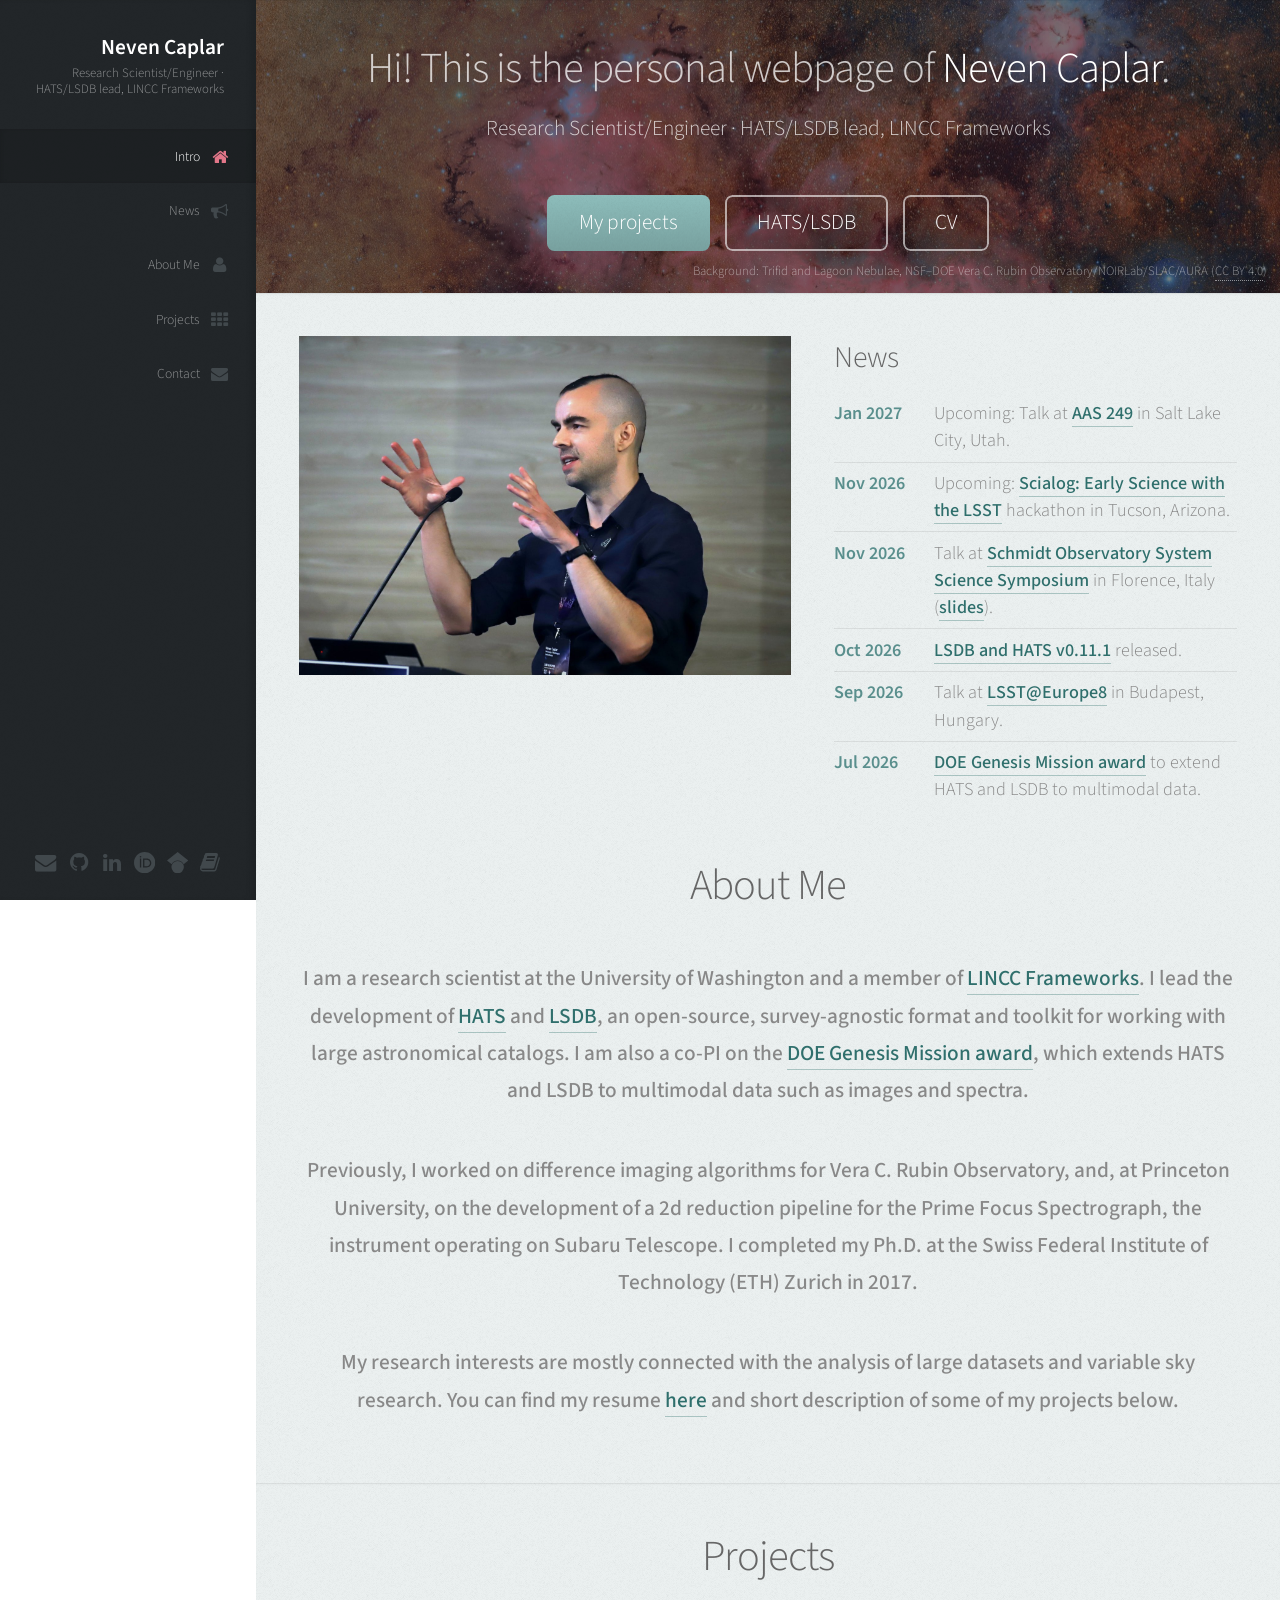
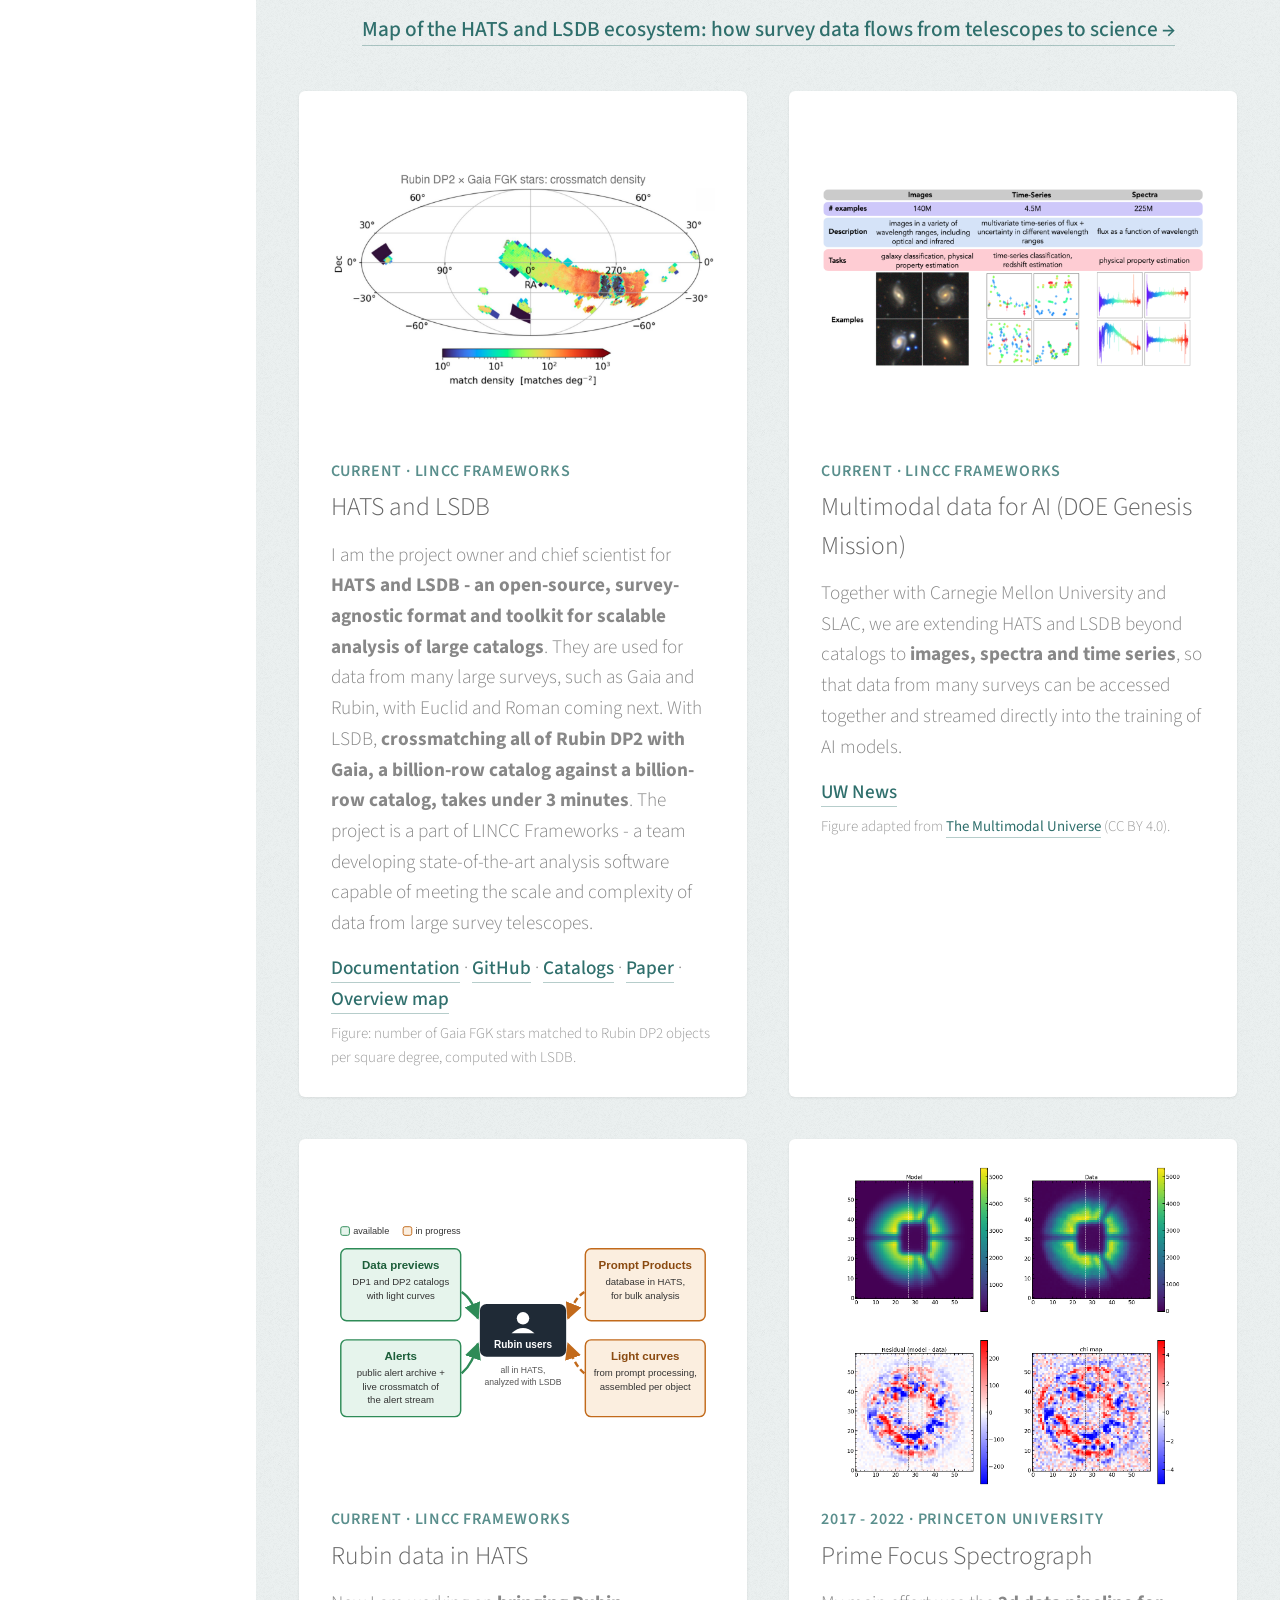
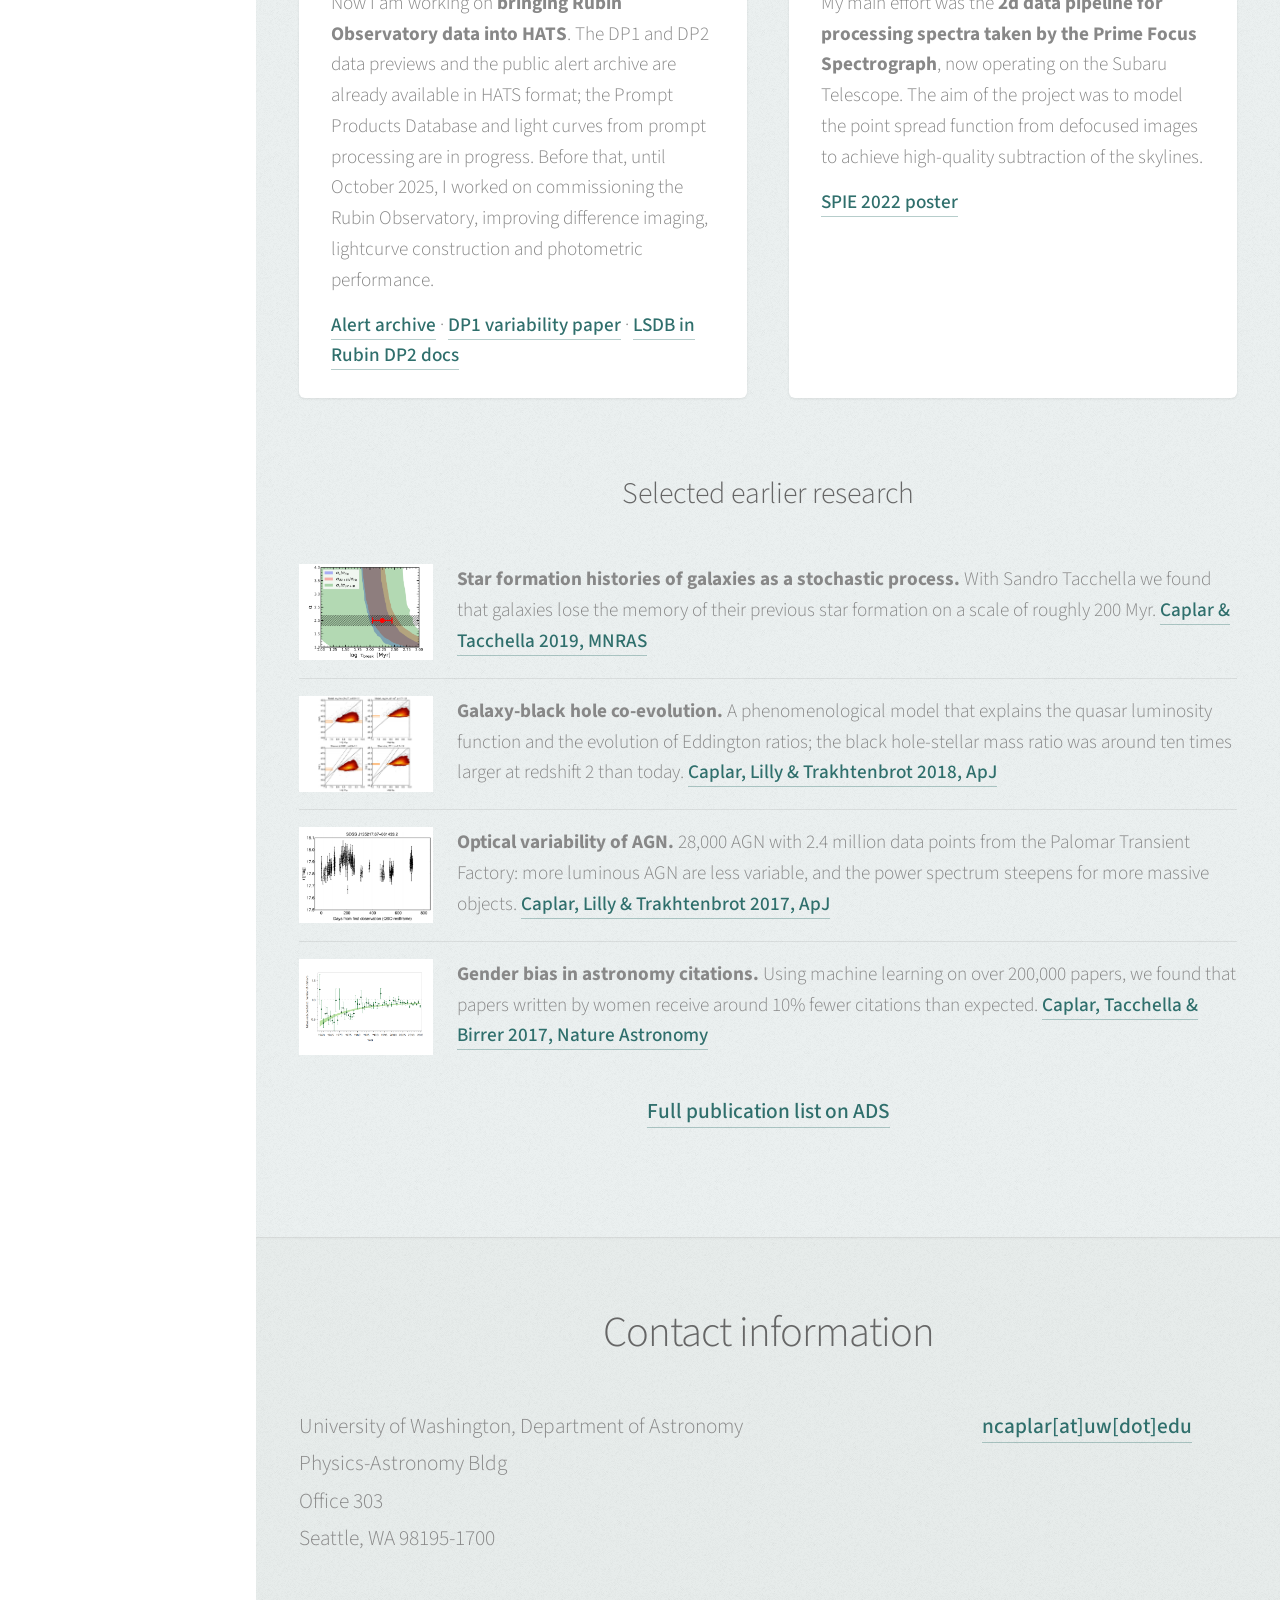
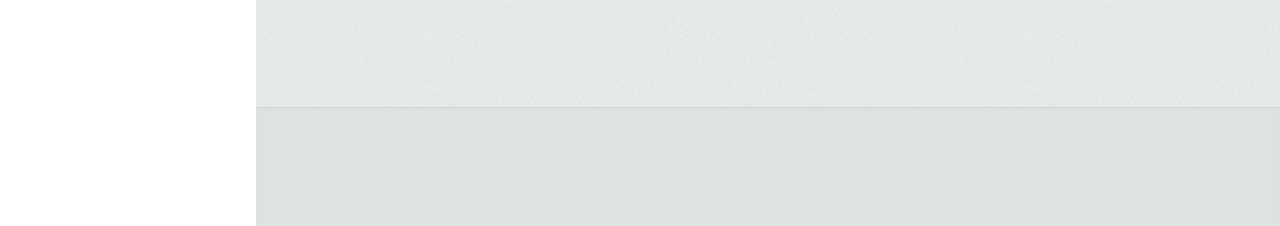
==== index.html @ c0d804c4 "Update news: Schmidt slides, add AAS 249" ====
<!DOCTYPE HTML>
<!--
	Neven Caplar homepage
-->
<html>
	<head>
		<title>Neven Caplar – HATS/LSDB lead, LINCC Frameworks</title>
		<meta charset="utf-8" />
		<meta name="viewport" content="width=device-width, initial-scale=1" />
		<link rel="canonical" href="https://ncaplar.com/" />
		<link rel="icon" href="/favicon.ico" sizes="any" />
		<link rel="icon" type="image/png" sizes="192x192" href="/favicon-192.png" />
		<link rel="apple-touch-icon" sizes="180x180" href="/apple-touch-icon.png" />
		<meta name="description" content="Neven Caplar - Research Scientist/Engineer, HATS/LSDB lead, LINCC Frameworks. Analysis of large astronomical datasets and variable sky research." />
		<meta property="og:type" content="website" />
		<meta property="og:url" content="https://ncaplar.com/" />
		<meta property="og:title" content="Neven Caplar – HATS/LSDB lead, LINCC Frameworks" />
		<meta property="og:description" content="Research Scientist/Engineer, HATS/LSDB lead, LINCC Frameworks. Analysis of large astronomical datasets and variable sky research." />
		<meta property="og:image" content="https://ncaplar.com/images/IMG_6533_crop.jpg" />
		<meta property="og:image:alt" content="Neven Caplar giving a talk" />
		<meta name="twitter:card" content="summary_large_image" />
		<!--[if lte IE 8]><script src="assets/js/ie/html5shiv.js"></script><![endif]-->
		<link rel="stylesheet" href="assets/css/main.css?v=20261027b" />
		<!--[if lte IE 8]><link rel="stylesheet" href="assets/css/ie8.css" /><![endif]-->
		<!--[if lte IE 9]><link rel="stylesheet" href="assets/css/ie9.css" /><![endif]-->
		<script type="application/ld+json">
		{
			"@context": "https://schema.org",
			"@type": "Person",
			"name": "Neven Caplar",
			"url": "https://ncaplar.com/",
			"image": "https://ncaplar.com/images/IMG_6533_crop.jpg",
			"jobTitle": "Research Scientist",
			"worksFor": {"@type": "Organization", "name": "University of Washington"},
			"alumniOf": ["ETH Zurich", "University of Zagreb"],
			"knowsAbout": ["large-scale data systems", "distributed computing", "Parquet and columnar data formats", "data pipelines for AI/ML", "Python", "Dask", "HATS", "LSDB", "astronomical catalogs", "time-domain astronomy"],
			"sameAs": [
				"https://orcid.org/0000-0003-3287-5250",
				"https://scholar.google.com/citations?user=KrPhRDoAAAAJ",
				"https://github.com/nevencaplar",
				"https://www.linkedin.com/in/neven-caplar-92714814/",
				"https://astro.washington.edu/people/neven-caplar",
				"https://lsstdiscoveryalliance.org/lsst-discovery-alliance-programs/lincc-frameworks/lincc-frameworks-team/neven-caplar/",
				"https://bsky.app/profile/nevencaplar.bsky.social"
			]
		}
		</script>
	</head>
	<body>

		<!-- Header -->
			<div id="header">

				<div class="top">

					<!-- Logo -->
						<div id="logo">
							<h1 id="title">Neven Caplar</h1>
							<p>Research Scientist/Engineer &middot; HATS/LSDB lead, LINCC Frameworks</p>
						</div>

					<!-- Nav -->
						<nav id="nav">
							<!--

								Prologue's nav expects links in one of two formats:

								1. Hash link (scrolls to a different section within the page)

								   <li><a href="#foobar" id="foobar-link" class="icon fa-whatever-icon-you-want skel-layers-ignoreHref"><span class="label">Foobar</span></a></li>

								2. Standard link (sends the user to another page/site)

								   <li><a href="http://foobar.tld" id="foobar-link" class="icon fa-whatever-icon-you-want"><span class="label">Foobar</span></a></li>

							-->
							<ul>
								<li><a href="#top" id="top-link" class="skel-layers-ignoreHref"><span class="icon fa-home">Intro</span></a></li>
								<li><a href="#news" id="news-link" class="skel-layers-ignoreHref"><span class="icon fa-bullhorn">News</span></a></li>
								<li><a href="#about" id="about-link" class="skel-layers-ignoreHref"><span class="icon fa-user">About Me</span></a></li>
								<li><a href="#work" id="portfolio-link" class="skel-layers-ignoreHref"><span class="icon fa-th">Projects</span></a></li>
								<li><a href="#contact" id="contact-link" class="skel-layers-ignoreHref"><span class="icon fa-envelope">Contact</span></a></li>
							</ul>
						</nav>

				</div>

				<div class="bottom">

					<!-- Social Icons -->
						<ul class="icons">
							<li><a href="mailto:ncaplar@uw.edu" class="icon fa-envelope"><span class="label">Email</span></a></li>
							<li><a href="https://github.com/nevencaplar" rel="me" class="icon fa-github"><span class="label">Github</span></a></li>
							<li>
								<a href="https://www.linkedin.com/in/neven-caplar-92714814/" rel="me" class="icon fa-linkedin">
								  <span class="label">LinkedIn</span>
								</a>
							  </li>
							<li><a href="https://orcid.org/0000-0003-3287-5250" rel="me" class="icon"><svg viewBox="0 0 24 24" aria-hidden="true"><path d="M12 0C5.372 0 0 5.372 0 12s5.372 12 12 12 12-5.372 12-12S18.628 0 12 0zM7.369 4.378c.525 0 .947.431.947.947s-.422.947-.947.947a.95.95 0 0 1-.947-.947c0-.525.422-.947.947-.947zm-.722 3.038h1.444v10.041H6.647V7.416zm3.562 0h3.9c3.712 0 5.344 2.653 5.344 5.025 0 2.578-2.016 5.025-5.325 5.025h-3.919V7.416zm1.444 1.303v7.444h2.297c3.272 0 4.022-2.484 4.022-3.722 0-2.016-1.284-3.722-4.097-3.722h-2.222z"/></svg><span class="label">ORCID</span></a></li>
							<li><a href="https://scholar.google.com/citations?user=KrPhRDoAAAAJ" rel="me" class="icon"><svg viewBox="0 0 24 24" aria-hidden="true"><path d="M5.242 13.769L0 9.5 12 0l12 9.5-5.242 4.269C17.548 11.249 14.978 9.5 12 9.5c-2.977 0-5.548 1.748-6.758 4.269zM12 10a7 7 0 1 0 0 14 7 7 0 0 0 0-14z"/></svg><span class="label">Google Scholar</span></a></li>
							<li><a href="https://ui.adsabs.harvard.edu/search/q=orcid%3A0000-0003-3287-5250&amp;sort=date%20desc" rel="me" class="icon fa-book" title="NASA ADS publications"><span class="label">NASA ADS</span></a></li>


						</ul>

				</div>

			</div>

		<!-- Main -->
			<div id="main">

				<!-- Intro -->
					<section id="top" class="one dark cover">
						<div class="container">
							<header>
								<h2 class="alt">Hi! This is the personal webpage of <strong>Neven Caplar</strong>.</h2>
								<p>Research Scientist/Engineer &middot; HATS/LSDB lead, LINCC Frameworks</p>
							</header>

							<footer>
								<a href="#work" class="button scrolly">My projects</a>
								<a href="https://lsdb.io" class="button alt">HATS/LSDB</a>
								<a href="https://github.com/nevencaplar/CV/blob/master/Caplar_Neven_Resume.pdf" class="button alt">CV</a>
							</footer>

						</div>
						<p class="credit">Background: Trifid and Lagoon Nebulae, NSF&ndash;DOE Vera C. Rubin Observatory/NOIRLab/SLAC/AURA (<a href="https://creativecommons.org/licenses/by/4.0/">CC BY 4.0</a>)</p>
					</section>

				<!-- About Me -->
					<section id="about" class="three">
						<div class="container">

							<div class="about-top">

								<div class="about-photo">
									<a href="images/IMG_6533.jpg" ><img src="images/IMG_6533_crop.jpg" alt="Neven Caplar giving a talk" title="" width="800" height="551" /></a>
								</div>

								<div id="news" class="about-news">
									<h3>News</h3>
									<ul class="news">
										<li><span class="date">Jan 2027</span> <span>Upcoming: Talk at <a href="https://aas.org/meetings/aas249">AAS 249</a> in Salt Lake City, Utah.</span></li>
										<li><span class="date">Nov 2026</span> <span>Upcoming: <a href="https://rescorp.org/scialog/early-science-with-the-lsst/">Scialog: Early Science with the LSST</a> hackathon in Tucson, Arizona.</span></li>
										<li><span class="date">Nov 2026</span> <span>Talk at <a href="https://symposium.schmidtobservatorysystem.org">Schmidt Observatory System Science Symposium</a> in Florence, Italy (<a href="https://docs.google.com/presentation/d/1FHbMe8E7iRxo8NkT5-S1q5gfnYqNaZt056po5r-64ic/edit?usp=sharing">slides</a>).</span></li>
										<li><span class="date">Oct 2026</span> <span><a href="https://github.com/astronomy-commons/lsdb/releases">LSDB and HATS v0.11.1</a> released.</span></li>
										<li><span class="date">Sep 2026</span> <span>Talk at <a href="https://lsst-europe8.hu/">LSST@Europe8</a> in Budapest, Hungary.</span></li>
										<li><span class="date">Jul 2026</span> <span><a href="https://www.washington.edu/news/2026/07/22/ai-cosmology-genesis-mission/">DOE Genesis Mission award</a> to extend HATS and LSDB to multimodal data.</span></li>
									</ul>
								</div>

							</div>

							<header>
								<h2>About Me</h2>
							</header>

		<p>
			<span style="font-weight:500">
			  I am a research scientist at the University of Washington and a member of
			  <a href="https://www.lsstcorporation.org/lincc" target="_blank">LINCC Frameworks</a>.
			  I lead the development of
			  <a href="https://github.com/astronomy-commons/hats" target="_blank">HATS</a> and
			  <a href="https://github.com/astronomy-commons/lsdb" target="_blank">LSDB</a>,
			  an open-source, survey-agnostic format and toolkit for working with large astronomical catalogs.
			  I am also a co-PI on the
			  <a href="https://www.washington.edu/news/2026/07/22/ai-cosmology-genesis-mission/" target="_blank">DOE Genesis Mission award</a>,
			  which extends HATS and LSDB to multimodal data such as images and spectra.
			</span>
		  </p>
							<p> <span style="font-weight:500"> Previously, I worked on difference imaging algorithms for Vera C. Rubin Observatory, and, at Princeton University, on the development of a 2d reduction pipeline for the Prime Focus Spectrograph,
								  the instrument operating on Subaru Telescope. I completed my Ph.D. at the Swiss Federal Institute of Technology (ETH) Zurich in 2017.</span></p>
							<p> <span style="font-weight:500"> My research interests are mostly connected with the analysis of large datasets and variable sky research. You can find my resume <a href="https://github.com/nevencaplar/CV/blob/master/Caplar_Neven_Resume.pdf">  here</a>  and short description of some of my projects below.</span></p>

						</div>
					</section>
					
				<!-- Work -->

					<section id="work" class="three">

						<div class="container">

							<header>
								<h2>Projects</h2>
							</header>

							<p class="overview-link"><a href="#overview">Map of the HATS and LSDB ecosystem: how survey data flows from telescopes to science &rarr;</a></p>


							<div class="cards">

								<div class="card">
									<a href="images/rubin_dp2_gaia_xmatch.png" class="card-image"><img src="images/rubin_dp2_gaia_xmatch.png" alt="Sky map of matches between Rubin DP2 and Gaia" title="Crossmatch of Rubin Data Preview 2 with Gaia, computed with LSDB" /></a>
									<p class="card-tag">Current &middot; LINCC Frameworks</p>
									<h3>HATS and LSDB</h3>
									<p>
										I am the project owner and chief scientist for <span style="font-weight:bold">HATS and LSDB - an open-source, survey-agnostic format and toolkit for scalable analysis of large catalogs</span>.
										They are used for data from many large surveys, such as Gaia and Rubin, with Euclid and Roman coming next.
										With LSDB, <span style="font-weight:bold">crossmatching all of Rubin DP2 with Gaia, a billion-row catalog against a billion-row catalog, takes under 3 minutes</span>.
										The project is a part of LINCC Frameworks - a team developing state-of-the-art analysis software capable of meeting the scale and complexity of data from large survey telescopes.
									</p>
									<p class="card-links">
										<a href="https://lsdb.io">Documentation</a> &middot;
										<a href="https://github.com/astronomy-commons/lsdb">GitHub</a> &middot;
										<a href="https://data.lsdb.io">Catalogs</a> &middot;
										<a href="https://ui.adsabs.harvard.edu/abs/2025arXiv250102103C">Paper</a> &middot;
										<a href="#overview">Overview map</a>
									</p>
									<p class="card-credit">Figure: number of Gaia FGK stars matched to Rubin DP2 objects per square degree, computed with LSDB.</p>
								</div>

								<div class="card">
									<a href="images/multimodal_universe.png" class="card-image"><img src="images/multimodal_universe.png" alt="Examples of astronomical images, time series and spectra" title="Images, time series and spectra in the Multimodal Universe dataset" /></a>
									<p class="card-tag">Current &middot; LINCC Frameworks</p>
									<h3>Multimodal data for AI (DOE Genesis Mission)</h3>
									<p>
										Together with Carnegie Mellon University and SLAC, we are extending HATS and LSDB beyond catalogs to
										<span style="font-weight:bold">images, spectra and time series</span>, so that data from many surveys can be accessed together and streamed directly into the training of AI models.
									</p>
									<p class="card-links">
										<a href="https://www.washington.edu/news/2026/07/22/ai-cosmology-genesis-mission/">UW News</a>
									</p>
									<p class="card-credit">Figure adapted from <a href="https://arxiv.org/abs/2412.02527">The Multimodal Universe</a> (CC BY 4.0).</p>
								</div>

								<div class="card">
									<a href="images/rubin_hats_diagram.svg" class="card-image"><img src="images/rubin_hats_diagram.svg" alt="Diagram of Rubin data products available in HATS and in progress" /></a>
									<p class="card-tag">Current &middot; LINCC Frameworks</p>
									<h3>Rubin data in HATS</h3>
									<p>
										Now I am working on <span style="font-weight:bold">bringing Rubin Observatory data into HATS</span>.
										The DP1 and DP2 data previews and the public alert archive are already available in HATS format; the Prompt Products Database and light curves from prompt processing are in progress.
										Before that, until October 2025, I worked on commissioning the Rubin Observatory, improving difference imaging, lightcurve construction and photometric performance.
									</p>
									<p class="card-links">
										<a href="https://data.lsdb.io/hats/rubin_alert_archive">Alert archive</a> &middot;
										<a href="https://ui.adsabs.harvard.edu/abs/2025arXiv250623955M">DP1 variability paper</a> &middot;
										<a href="https://dp2.lsst.io/tutorials/notebook/102/notebook-102-6.html">LSDB in Rubin DP2 docs</a>
									</p>
								</div>

								<div class="card">
									<a href="images/web3.png" class="card-image"><img src="images/web3.png" alt="Model, data and residuals from fitting defocused PFS images" title="Example of the result of the fitting of the defocused images. In top left we can see the model, and the data shown are shown the top right panel. In bottom left panel we see the residual, and in the bottom right panel we see the residuals normalized by sqrt(variance), i.e., the chi-map. Dashed line indicate the size of the fiber trace when image is in the focus." /></a>
									<p class="card-tag">2017 - 2022 &middot; Princeton University</p>
									<h3>Prime Focus Spectrograph</h3>
									<p>
										My main effort was the <span style="font-weight:bold">2d data pipeline for processing spectra taken by the Prime Focus Spectrograph</span>, now operating on the Subaru Telescope.
										The aim of the project was to model the point spread function from defocused images to achieve high-quality subtraction of the skylines.
									</p>
									<p class="card-links">
										<a href="images/2DPipeline_PSF_2022_Neven_Caplar_Montreal.pdf">SPIE 2022 poster</a>
									</p>
								</div>

							</div>

							<h3 class="research-heading">Selected earlier research</h3>

							<ul class="research">
								<li>
									<a href="images/comparison_observations.png"><img src="images/comparison_observations.png" alt="Width of the galaxy main sequence measured with different star-formation indicators" /></a>
									<div>
										<span style="font-weight:bold">Star formation histories of galaxies as a stochastic process.</span>
										With Sandro Tacchella we found that galaxies lose the memory of their previous star formation on a scale of roughly 200 Myr.
										<a href="https://ui.adsabs.harvard.edu/abs/2019MNRAS.487.3845C/abstract">Caplar &amp; Tacchella 2019, MNRAS</a>
									</div>
								</li>
								<li>
									<a href="images/web1.png"><img src="images/web1.png" alt="Mass-luminosity plane for AGN from the Sloan Digital Sky Survey" /></a>
									<div>
										<span style="font-weight:bold">Galaxy-black hole co-evolution.</span>
										A phenomenological model that explains the quasar luminosity function and the evolution of Eddington ratios; the black hole-stellar mass ratio was around ten times larger at redshift 2 than today.
										<a href="https://ui.adsabs.harvard.edu/abs/2018arXiv181004170C">Caplar, Lilly &amp; Trakhtenbrot 2018, ApJ</a>
									</div>
								</li>
								<li>
									<a href="images/web2.png"><img src="images/web2.png" alt="Light curve of an AGN from the Palomar Transient Factory" /></a>
									<div>
										<span style="font-weight:bold">Optical variability of AGN.</span>
										28,000 AGN with 2.4 million data points from the Palomar Transient Factory: more luminous AGN are less variable, and the power spectrum steepens for more massive objects.
										<a href="https://ui.adsabs.harvard.edu/abs/2017ApJ...834..111C">Caplar, Lilly &amp; Trakhtenbrot 2017, ApJ</a>
									</div>
								</li>
								<li>
									<a href="images/web5.png"><img src="images/web5.png" alt="Citations of papers by women relative to predicted citations" /></a>
									<div>
										<span style="font-weight:bold">Gender bias in astronomy citations.</span>
										Using machine learning on over 200,000 papers, we found that papers written by women receive around 10% fewer citations than expected.
										<a href="https://www.nature.com/articles/s41550-017-0141">Caplar, Tacchella &amp; Birrer 2017, Nature Astronomy</a>
									</div>
								</li>
							</ul>

							<p class="research-more"><a href="https://ui.adsabs.harvard.edu/search/q=author%3A%22Caplar%2C%20Neven%22&amp;sort=date%20desc">Full publication list on ADS</a></p>

						</div>
					</section>

				<!-- Contact -->

				<section id="contact" class="four">

						<div class="container">

							<header>
								<h2>Contact information</h2>
							</header>



						<table class="vertalign" style="width:100%">

						  <tr>

						    <td align="center"><p align="left">University of Washington, Department of Astronomy <br>

												Physics-Astronomy Bldg <br>

												Office 303<br>

												Seattle, WA 98195-1700<p></td>



						    <td align="center" valign="middle"><a href="mailto:ncaplar@uw.edu"> ncaplar[at]uw[dot]edu</a></td> 

						  </tr>

						</table>



					</div>

					</section>


			</div>

		<!-- Overview map panel -->
			<div id="overview" class="overlay">
				<div class="overlay-panel">
					<a href="#work" class="overlay-close" aria-label="Close">&times;</a>
					<h3>HATS and LSDB, from surveys to science</h3>
					<img src="images/hats_subway_map.png" alt="Map of how HATS and LSDB connect survey data sources, access points and science applications" />
					<p>Data sources on the left are imported into HATS; LSDB and data.lsdb.io provide access in the middle; science applications are on the right.</p>
				</div>
			</div>

		<!-- Footer -->
			<div id="footer">


			</div>

		<!-- Scripts -->
			<script src="assets/js/jquery.min.js"></script>
			<script src="assets/js/jquery.scrolly.min.js"></script>
			<script src="assets/js/jquery.scrollzer.min.js"></script>
			<script src="assets/js/skel.min.js"></script>
			<script src="assets/js/util.js"></script>
			<!--[if lte IE 8]><script src="assets/js/ie/respond.min.js"></script><![endif]-->
			<script src="assets/js/main.js"></script>
			<script data-goatcounter="https://ncaplar.goatcounter.com/count" async src="https://gc.zgo.at/count.js"></script>

	</body>
</html>
---- assets/css/main.css ----
@import url("font-awesome.min.css");
@import url("https://fonts.googleapis.com/css?family=Source+Sans+Pro:300,300italic,400,600");

/*
	Prologue by HTML5 UP
	html5up.net | @ajlkn
	Free for personal and commercial use under the CCA 3.0 license (html5up.net/license)
*/

/* Reset */

	html, body, div, span, applet, object, iframe, h1, h2, h3, h4, h5, h6, p, blockquote, pre, a, abbr, acronym, address, big, cite, code, del, dfn, em, img, ins, kbd, q, s, samp, small, strike, strong, sub, sup, tt, var, b, u, i, center, dl, dt, dd, ol, ul, li, fieldset, form, label, legend, table, caption, tbody, tfoot, thead, tr, th, td, article, aside, canvas, details, embed, figure, figcaption, footer, header, hgroup, menu, nav, output, ruby, section, summary, time, mark, audio, video {
		margin: 0;
		padding: 0;
		border: 0;
		font-size: 100%;
		font: inherit;
		vertical-align: baseline;
	}

	article, aside, details, figcaption, figure, footer, header, hgroup, menu, nav, section {
		display: block;
	}

	body {
		line-height: 1;
	}

	ol, ul {
		list-style: none;
	}

	blockquote, q {
		quotes: none;
	}

	blockquote:before, blockquote:after, q:before, q:after {
		content: '';
		content: none;
	}

	table {
		border-collapse: collapse;
		border-spacing: 0;
	}

	body {
		-webkit-text-size-adjust: none;
	}

/* Box Model */

	*, *:before, *:after {
		-moz-box-sizing: border-box;
		-webkit-box-sizing: border-box;
		box-sizing: border-box;
	}

/* Containers */

	.container {
		margin-left: auto;
		margin-right: auto;
	}

	.container.\31 25\25 {
		width: 100%;
		max-width: 1750px;
		min-width: 1400px;
	}

	.container.\37 5\25 {
		width: 1050px;
	}

	.container.\35 0\25 {
		width: 700px;
	}

	.container.\32 5\25 {
		width: 350px;
	}

	.container {
		width: 1400px;
	}

	@media screen and (min-width: 961px) and (max-width: 1880px) {

		.container.\31 25\25 {
			width: 100%;
			max-width: 1500px;
			min-width: 1200px;
		}

		.container.\37 5\25 {
			width: 900px;
		}

		.container.\35 0\25 {
			width: 600px;
		}

		.container.\32 5\25 {
			width: 300px;
		}

		.container {
			width: 1200px;
		}

	}

	@media screen and (min-width: 961px) and (max-width: 1620px) {

		.container.\31 25\25 {
			width: 100%;
			max-width: 1200px;
			min-width: 960px;
		}

		.container.\37 5\25 {
			width: 720px;
		}

		.container.\35 0\25 {
			width: 480px;
		}

		.container.\32 5\25 {
			width: 240px;
		}

		.container {
			width: 960px;
		}

	}

	@media screen and (min-width: 961px) and (max-width: 1320px) {

		.container.\31 25\25 {
			width: 100%;
			max-width: 125%;
			min-width: 100%;
		}

		.container.\37 5\25 {
			width: 75%;
		}

		.container.\35 0\25 {
			width: 50%;
		}

		.container.\32 5\25 {
			width: 25%;
		}

		.container {
			width: 100%;
		}

	}

	@media screen and (max-width: 960px) {

		.container.\31 25\25 {
			width: 100%;
			max-width: 125%;
			min-width: 100%;
		}

		.container.\37 5\25 {
			width: 75%;
		}

		.container.\35 0\25 {
			width: 50%;
		}

		.container.\32 5\25 {
			width: 25%;
		}

		.container {
			width: 100%;
		}

	}

	@media screen and (max-width: 736px) {

		.container.\31 25\25 {
			width: 100%;
			max-width: 125%;
			min-width: 100%;
		}

		.container.\37 5\25 {
			width: 75%;
		}

		.container.\35 0\25 {
			width: 50%;
		}

		.container.\32 5\25 {
			width: 25%;
		}

		.container {
			width: 100% !important;
		}

	}

/* Grid */

	.row {
		border-bottom: solid 1px transparent;
		-moz-box-sizing: border-box;
		-webkit-box-sizing: border-box;
		box-sizing: border-box;
	}

	.row > * {
		float: left;
		-moz-box-sizing: border-box;
		-webkit-box-sizing: border-box;
		box-sizing: border-box;
	}

	.row:after, .row:before {
		content: '';
		display: block;
		clear: both;
		height: 0;
	}

	.row.uniform > * > :first-child {
		margin-top: 0;
	}

	.row.uniform > * > :last-child {
		margin-bottom: 0;
	}

	.row.\30 \25 > * {
		padding: 0px 0 0 0px;
	}

	.row.\30 \25 {
		margin: 0px 0 -1px 0px;
	}

	.row.uniform.\30 \25 > * {
		padding: 0px 0 0 0px;
	}

	.row.uniform.\30 \25 {
		margin: 0px 0 -1px 0px;
	}

	.row > * {
		padding: 40px 0 0 40px;
	}

	.row {
		margin: -40px 0 -1px -40px;
	}

	.row.uniform > * {
		padding: 40px 0 0 40px;
	}

	.row.uniform {
		margin: -40px 0 -1px -40px;
	}

	.row.\32 00\25 > * {
		padding: 80px 0 0 80px;
	}

	.row.\32 00\25 {
		margin: -80px 0 -1px -80px;
	}

	.row.uniform.\32 00\25 > * {
		padding: 80px 0 0 80px;
	}

	.row.uniform.\32 00\25 {
		margin: -80px 0 -1px -80px;
	}

	.row.\31 50\25 > * {
		padding: 60px 0 0 60px;
	}

	.row.\31 50\25 {
		margin: -60px 0 -1px -60px;
	}

	.row.uniform.\31 50\25 > * {
		padding: 60px 0 0 60px;
	}

	.row.uniform.\31 50\25 {
		margin: -60px 0 -1px -60px;
	}

	.row.\35 0\25 > * {
		padding: 20px 0 0 20px;
	}

	.row.\35 0\25 {
		margin: -20px 0 -1px -20px;
	}

	.row.uniform.\35 0\25 > * {
		padding: 20px 0 0 20px;
	}

	.row.uniform.\35 0\25 {
		margin: -20px 0 -1px -20px;
	}

	.row.\32 5\25 > * {
		padding: 10px 0 0 10px;
	}

	.row.\32 5\25 {
		margin: -10px 0 -1px -10px;
	}

	.row.uniform.\32 5\25 > * {
		padding: 10px 0 0 10px;
	}

	.row.uniform.\32 5\25 {
		margin: -10px 0 -1px -10px;
	}

	.\31 2u, .\31 2u\24 {
		width: 100%;
		clear: none;
		margin-left: 0;
	}

	.\31 1u, .\31 1u\24 {
		width: 91.6666666667%;
		clear: none;
		margin-left: 0;
	}

	.\31 0u, .\31 0u\24 {
		width: 83.3333333333%;
		clear: none;
		margin-left: 0;
	}

	.\39 u, .\39 u\24 {
		width: 75%;
		clear: none;
		margin-left: 0;
	}

	.\38 u, .\38 u\24 {
		width: 66.6666666667%;
		clear: none;
		margin-left: 0;
	}

	.\37 u, .\37 u\24 {
		width: 58.3333333333%;
		clear: none;
		margin-left: 0;
	}

	.\36 u, .\36 u\24 {
		width: 50%;
		clear: none;
		margin-left: 0;
	}

	.\35 u, .\35 u\24 {
		width: 41.6666666667%;
		clear: none;
		margin-left: 0;
	}

	.\34 u, .\34 u\24 {
		width: 33.3333333333%;
		clear: none;
		margin-left: 0;
	}

	.\33 u, .\33 u\24 {
		width: 25%;
		clear: none;
		margin-left: 0;
	}

	.\32 u, .\32 u\24 {
		width: 16.6666666667%;
		clear: none;
		margin-left: 0;
	}

	.\31 u, .\31 u\24 {
		width: 8.3333333333%;
		clear: none;
		margin-left: 0;
	}

	.\31 2u\24 + *,
	.\31 1u\24 + *,
	.\31 0u\24 + *,
	.\39 u\24 + *,
	.\38 u\24 + *,
	.\37 u\24 + *,
	.\36 u\24 + *,
	.\35 u\24 + *,
	.\34 u\24 + *,
	.\33 u\24 + *,
	.\32 u\24 + *,
	.\31 u\24 + * {
		clear: left;
	}

	.\-11u {
		margin-left: 91.66667%;
	}

	.\-10u {
		margin-left: 83.33333%;
	}

	.\-9u {
		margin-left: 75%;
	}

	.\-8u {
		margin-left: 66.66667%;
	}

	.\-7u {
		margin-left: 58.33333%;
	}

	.\-6u {
		margin-left: 50%;
	}

	.\-5u {
		margin-left: 41.66667%;
	}

	.\-4u {
		margin-left: 33.33333%;
	}

	.\-3u {
		margin-left: 25%;
	}

	.\-2u {
		margin-left: 16.66667%;
	}

	.\-1u {
		margin-left: 8.33333%;
	}

	@media screen and (min-width: 961px) and (max-width: 1880px) {

		.row > * {
			padding: 40px 0 0 40px;
		}

		.row {
			margin: -40px 0 -1px -40px;
		}

		.row.uniform > * {
			padding: 40px 0 0 40px;
		}

		.row.uniform {
			margin: -40px 0 -1px -40px;
		}

		.row.\32 00\25 > * {
			padding: 80px 0 0 80px;
		}

		.row.\32 00\25 {
			margin: -80px 0 -1px -80px;
		}

		.row.uniform.\32 00\25 > * {
			padding: 80px 0 0 80px;
		}

		.row.uniform.\32 00\25 {
			margin: -80px 0 -1px -80px;
		}

		.row.\31 50\25 > * {
			padding: 60px 0 0 60px;
		}

		.row.\31 50\25 {
			margin: -60px 0 -1px -60px;
		}

		.row.uniform.\31 50\25 > * {
			padding: 60px 0 0 60px;
		}

		.row.uniform.\31 50\25 {
			margin: -60px 0 -1px -60px;
		}

		.row.\35 0\25 > * {
			padding: 20px 0 0 20px;
		}

		.row.\35 0\25 {
			margin: -20px 0 -1px -20px;
		}

		.row.uniform.\35 0\25 > * {
			padding: 20px 0 0 20px;
		}

		.row.uniform.\35 0\25 {
			margin: -20px 0 -1px -20px;
		}

		.row.\32 5\25 > * {
			padding: 10px 0 0 10px;
		}

		.row.\32 5\25 {
			margin: -10px 0 -1px -10px;
		}

		.row.uniform.\32 5\25 > * {
			padding: 10px 0 0 10px;
		}

		.row.uniform.\32 5\25 {
			margin: -10px 0 -1px -10px;
		}

		.\31 2u\28wide\29, .\31 2u\24\28wide\29 {
			width: 100%;
			clear: none;
			margin-left: 0;
		}

		.\31 1u\28wide\29, .\31 1u\24\28wide\29 {
			width: 91.6666666667%;
			clear: none;
			margin-left: 0;
		}

		.\31 0u\28wide\29, .\31 0u\24\28wide\29 {
			width: 83.3333333333%;
			clear: none;
			margin-left: 0;
		}

		.\39 u\28wide\29, .\39 u\24\28wide\29 {
			width: 75%;
			clear: none;
			margin-left: 0;
		}

		.\38 u\28wide\29, .\38 u\24\28wide\29 {
			width: 66.6666666667%;
			clear: none;
			margin-left: 0;
		}

		.\37 u\28wide\29, .\37 u\24\28wide\29 {
			width: 58.3333333333%;
			clear: none;
			margin-left: 0;
		}

		.\36 u\28wide\29, .\36 u\24\28wide\29 {
			width: 50%;
			clear: none;
			margin-left: 0;
		}

		.\35 u\28wide\29, .\35 u\24\28wide\29 {
			width: 41.6666666667%;
			clear: none;
			margin-left: 0;
		}

		.\34 u\28wide\29, .\34 u\24\28wide\29 {
			width: 33.3333333333%;
			clear: none;
			margin-left: 0;
		}

		.\33 u\28wide\29, .\33 u\24\28wide\29 {
			width: 25%;
			clear: none;
			margin-left: 0;
		}

		.\32 u\28wide\29, .\32 u\24\28wide\29 {
			width: 16.6666666667%;
			clear: none;
			margin-left: 0;
		}

		.\31 u\28wide\29, .\31 u\24\28wide\29 {
			width: 8.3333333333%;
			clear: none;
			margin-left: 0;
		}

		.\31 2u\24\28wide\29 + *,
		.\31 1u\24\28wide\29 + *,
		.\31 0u\24\28wide\29 + *,
		.\39 u\24\28wide\29 + *,
		.\38 u\24\28wide\29 + *,
		.\37 u\24\28wide\29 + *,
		.\36 u\24\28wide\29 + *,
		.\35 u\24\28wide\29 + *,
		.\34 u\24\28wide\29 + *,
		.\33 u\24\28wide\29 + *,
		.\32 u\24\28wide\29 + *,
		.\31 u\24\28wide\29 + * {
			clear: left;
		}

		.\-11u\28wide\29 {
			margin-left: 91.66667%;
		}

		.\-10u\28wide\29 {
			margin-left: 83.33333%;
		}

		.\-9u\28wide\29 {
			margin-left: 75%;
		}

		.\-8u\28wide\29 {
			margin-left: 66.66667%;
		}

		.\-7u\28wide\29 {
			margin-left: 58.33333%;
		}

		.\-6u\28wide\29 {
			margin-left: 50%;
		}

		.\-5u\28wide\29 {
			margin-left: 41.66667%;
		}

		.\-4u\28wide\29 {
			margin-left: 33.33333%;
		}

		.\-3u\28wide\29 {
			margin-left: 25%;
		}

		.\-2u\28wide\29 {
			margin-left: 16.66667%;
		}

		.\-1u\28wide\29 {
			margin-left: 8.33333%;
		}

	}

	@media screen and (min-width: 961px) and (max-width: 1620px) {

		.row > * {
			padding: 40px 0 0 40px;
		}

		.row {
			margin: -40px 0 -1px -40px;
		}

		.row.uniform > * {
			padding: 40px 0 0 40px;
		}

		.row.uniform {
			margin: -40px 0 -1px -40px;
		}

		.row.\32 00\25 > * {
			padding: 80px 0 0 80px;
		}

		.row.\32 00\25 {
			margin: -80px 0 -1px -80px;
		}

		.row.uniform.\32 00\25 > * {
			padding: 80px 0 0 80px;
		}

		.row.uniform.\32 00\25 {
			margin: -80px 0 -1px -80px;
		}

		.row.\31 50\25 > * {
			padding: 60px 0 0 60px;
		}

		.row.\31 50\25 {
			margin: -60px 0 -1px -60px;
		}

		.row.uniform.\31 50\25 > * {
			padding: 60px 0 0 60px;
		}

		.row.uniform.\31 50\25 {
			margin: -60px 0 -1px -60px;
		}

		.row.\35 0\25 > * {
			padding: 20px 0 0 20px;
		}

		.row.\35 0\25 {
			margin: -20px 0 -1px -20px;
		}

		.row.uniform.\35 0\25 > * {
			padding: 20px 0 0 20px;
		}

		.row.uniform.\35 0\25 {
			margin: -20px 0 -1px -20px;
		}

		.row.\32 5\25 > * {
			padding: 10px 0 0 10px;
		}

		.row.\32 5\25 {
			margin: -10px 0 -1px -10px;
		}

		.row.uniform.\32 5\25 > * {
			padding: 10px 0 0 10px;
		}

		.row.uniform.\32 5\25 {
			margin: -10px 0 -1px -10px;
		}

		.\31 2u\28normal\29, .\31 2u\24\28normal\29 {
			width: 100%;
			clear: none;
			margin-left: 0;
		}

		.\31 1u\28normal\29, .\31 1u\24\28normal\29 {
			width: 91.6666666667%;
			clear: none;
			margin-left: 0;
		}

		.\31 0u\28normal\29, .\31 0u\24\28normal\29 {
			width: 83.3333333333%;
			clear: none;
			margin-left: 0;
		}

		.\39 u\28normal\29, .\39 u\24\28normal\29 {
			width: 75%;
			clear: none;
			margin-left: 0;
		}

		.\38 u\28normal\29, .\38 u\24\28normal\29 {
			width: 66.6666666667%;
			clear: none;
			margin-left: 0;
		}

		.\37 u\28normal\29, .\37 u\24\28normal\29 {
			width: 58.3333333333%;
			clear: none;
			margin-left: 0;
		}

		.\36 u\28normal\29, .\36 u\24\28normal\29 {
			width: 50%;
			clear: none;
			margin-left: 0;
		}

		.\35 u\28normal\29, .\35 u\24\28normal\29 {
			width: 41.6666666667%;
			clear: none;
			margin-left: 0;
		}

		.\34 u\28normal\29, .\34 u\24\28normal\29 {
			width: 33.3333333333%;
			clear: none;
			margin-left: 0;
		}

		.\33 u\28normal\29, .\33 u\24\28normal\29 {
			width: 25%;
			clear: none;
			margin-left: 0;
		}

		.\32 u\28normal\29, .\32 u\24\28normal\29 {
			width: 16.6666666667%;
			clear: none;
			margin-left: 0;
		}

		.\31 u\28normal\29, .\31 u\24\28normal\29 {
			width: 8.3333333333%;
			clear: none;
			margin-left: 0;
		}

		.\31 2u\24\28normal\29 + *,
		.\31 1u\24\28normal\29 + *,
		.\31 0u\24\28normal\29 + *,
		.\39 u\24\28normal\29 + *,
		.\38 u\24\28normal\29 + *,
		.\37 u\24\28normal\29 + *,
		.\36 u\24\28normal\29 + *,
		.\35 u\24\28normal\29 + *,
		.\34 u\24\28normal\29 + *,
		.\33 u\24\28normal\29 + *,
		.\32 u\24\28normal\29 + *,
		.\31 u\24\28normal\29 + * {
			clear: left;
		}

		.\-11u\28normal\29 {
			margin-left: 91.66667%;
		}

		.\-10u\28normal\29 {
			margin-left: 83.33333%;
		}

		.\-9u\28normal\29 {
			margin-left: 75%;
		}

		.\-8u\28normal\29 {
			margin-left: 66.66667%;
		}

		.\-7u\28normal\29 {
			margin-left: 58.33333%;
		}

		.\-6u\28normal\29 {
			margin-left: 50%;
		}

		.\-5u\28normal\29 {
			margin-left: 41.66667%;
		}

		.\-4u\28normal\29 {
			margin-left: 33.33333%;
		}

		.\-3u\28normal\29 {
			margin-left: 25%;
		}

		.\-2u\28normal\29 {
			margin-left: 16.66667%;
		}

		.\-1u\28normal\29 {
			margin-left: 8.33333%;
		}

	}

	@media screen and (min-width: 961px) and (max-width: 1320px) {

		.row > * {
			padding: 20px 0 0 20px;
		}

		.row {
			margin: -20px 0 -1px -20px;
		}

		.row.uniform > * {
			padding: 20px 0 0 20px;
		}

		.row.uniform {
			margin: -20px 0 -1px -20px;
		}

		.row.\32 00\25 > * {
			padding: 40px 0 0 40px;
		}

		.row.\32 00\25 {
			margin: -40px 0 -1px -40px;
		}

		.row.uniform.\32 00\25 > * {
			padding: 40px 0 0 40px;
		}

		.row.uniform.\32 00\25 {
			margin: -40px 0 -1px -40px;
		}

		.row.\31 50\25 > * {
			padding: 30px 0 0 30px;
		}

		.row.\31 50\25 {
			margin: -30px 0 -1px -30px;
		}

		.row.uniform.\31 50\25 > * {
			padding: 30px 0 0 30px;
		}

		.row.uniform.\31 50\25 {
			margin: -30px 0 -1px -30px;
		}

		.row.\35 0\25 > * {
			padding: 10px 0 0 10px;
		}

		.row.\35 0\25 {
			margin: -10px 0 -1px -10px;
		}

		.row.uniform.\35 0\25 > * {
			padding: 10px 0 0 10px;
		}

		.row.uniform.\35 0\25 {
			margin: -10px 0 -1px -10px;
		}

		.row.\32 5\25 > * {
			padding: 5px 0 0 5px;
		}

		.row.\32 5\25 {
			margin: -5px 0 -1px -5px;
		}

		.row.uniform.\32 5\25 > * {
			padding: 5px 0 0 5px;
		}

		.row.uniform.\32 5\25 {
			margin: -5px 0 -1px -5px;
		}

		.\31 2u\28narrow\29, .\31 2u\24\28narrow\29 {
			width: 100%;
			clear: none;
			margin-left: 0;
		}

		.\31 1u\28narrow\29, .\31 1u\24\28narrow\29 {
			width: 91.6666666667%;
			clear: none;
			margin-left: 0;
		}

		.\31 0u\28narrow\29, .\31 0u\24\28narrow\29 {
			width: 83.3333333333%;
			clear: none;
			margin-left: 0;
		}

		.\39 u\28narrow\29, .\39 u\24\28narrow\29 {
			width: 75%;
			clear: none;
			margin-left: 0;
		}

		.\38 u\28narrow\29, .\38 u\24\28narrow\29 {
			width: 66.6666666667%;
			clear: none;
			margin-left: 0;
		}

		.\37 u\28narrow\29, .\37 u\24\28narrow\29 {
			width: 58.3333333333%;
			clear: none;
			margin-left: 0;
		}

		.\36 u\28narrow\29, .\36 u\24\28narrow\29 {
			width: 50%;
			clear: none;
			margin-left: 0;
		}

		.\35 u\28narrow\29, .\35 u\24\28narrow\29 {
			width: 41.6666666667%;
			clear: none;
			margin-left: 0;
		}

		.\34 u\28narrow\29, .\34 u\24\28narrow\29 {
			width: 33.3333333333%;
			clear: none;
			margin-left: 0;
		}

		.\33 u\28narrow\29, .\33 u\24\28narrow\29 {
			width: 25%;
			clear: none;
			margin-left: 0;
		}

		.\32 u\28narrow\29, .\32 u\24\28narrow\29 {
			width: 16.6666666667%;
			clear: none;
			margin-left: 0;
		}

		.\31 u\28narrow\29, .\31 u\24\28narrow\29 {
			width: 8.3333333333%;
			clear: none;
			margin-left: 0;
		}

		.\31 2u\24\28narrow\29 + *,
		.\31 1u\24\28narrow\29 + *,
		.\31 0u\24\28narrow\29 + *,
		.\39 u\24\28narrow\29 + *,
		.\38 u\24\28narrow\29 + *,
		.\37 u\24\28narrow\29 + *,
		.\36 u\24\28narrow\29 + *,
		.\35 u\24\28narrow\29 + *,
		.\34 u\24\28narrow\29 + *,
		.\33 u\24\28narrow\29 + *,
		.\32 u\24\28narrow\29 + *,
		.\31 u\24\28narrow\29 + * {
			clear: left;
		}

		.\-11u\28narrow\29 {
			margin-left: 91.66667%;
		}

		.\-10u\28narrow\29 {
			margin-left: 83.33333%;
		}

		.\-9u\28narrow\29 {
			margin-left: 75%;
		}

		.\-8u\28narrow\29 {
			margin-left: 66.66667%;
		}

		.\-7u\28narrow\29 {
			margin-left: 58.33333%;
		}

		.\-6u\28narrow\29 {
			margin-left: 50%;
		}

		.\-5u\28narrow\29 {
			margin-left: 41.66667%;
		}

		.\-4u\28narrow\29 {
			margin-left: 33.33333%;
		}

		.\-3u\28narrow\29 {
			margin-left: 25%;
		}

		.\-2u\28narrow\29 {
			margin-left: 16.66667%;
		}

		.\-1u\28narrow\29 {
			margin-left: 8.33333%;
		}

	}

	@media screen and (max-width: 960px) {

		.row > * {
			padding: 20px 0 0 20px;
		}

		.row {
			margin: -20px 0 -1px -20px;
		}

		.row.uniform > * {
			padding: 20px 0 0 20px;
		}

		.row.uniform {
			margin: -20px 0 -1px -20px;
		}

		.row.\32 00\25 > * {
			padding: 40px 0 0 40px;
		}

		.row.\32 00\25 {
			margin: -40px 0 -1px -40px;
		}

		.row.uniform.\32 00\25 > * {
			padding: 40px 0 0 40px;
		}

		.row.uniform.\32 00\25 {
			margin: -40px 0 -1px -40px;
		}

		.row.\31 50\25 > * {
			padding: 30px 0 0 30px;
		}

		.row.\31 50\25 {
			margin: -30px 0 -1px -30px;
		}

		.row.uniform.\31 50\25 > * {
			padding: 30px 0 0 30px;
		}

		.row.uniform.\31 50\25 {
			margin: -30px 0 -1px -30px;
		}

		.row.\35 0\25 > * {
			padding: 10px 0 0 10px;
		}

		.row.\35 0\25 {
			margin: -10px 0 -1px -10px;
		}

		.row.uniform.\35 0\25 > * {
			padding: 10px 0 0 10px;
		}

		.row.uniform.\35 0\25 {
			margin: -10px 0 -1px -10px;
		}

		.row.\32 5\25 > * {
			padding: 5px 0 0 5px;
		}

		.row.\32 5\25 {
			margin: -5px 0 -1px -5px;
		}

		.row.uniform.\32 5\25 > * {
			padding: 5px 0 0 5px;
		}

		.row.uniform.\32 5\25 {
			margin: -5px 0 -1px -5px;
		}

		.\31 2u\28narrower\29, .\31 2u\24\28narrower\29 {
			width: 100%;
			clear: none;
			margin-left: 0;
		}

		.\31 1u\28narrower\29, .\31 1u\24\28narrower\29 {
			width: 91.6666666667%;
			clear: none;
			margin-left: 0;
		}

		.\31 0u\28narrower\29, .\31 0u\24\28narrower\29 {
			width: 83.3333333333%;
			clear: none;
			margin-left: 0;
		}

		.\39 u\28narrower\29, .\39 u\24\28narrower\29 {
			width: 75%;
			clear: none;
			margin-left: 0;
		}

		.\38 u\28narrower\29, .\38 u\24\28narrower\29 {
			width: 66.6666666667%;
			clear: none;
			margin-left: 0;
		}

		.\37 u\28narrower\29, .\37 u\24\28narrower\29 {
			width: 58.3333333333%;
			clear: none;
			margin-left: 0;
		}

		.\36 u\28narrower\29, .\36 u\24\28narrower\29 {
			width: 50%;
			clear: none;
			margin-left: 0;
		}

		.\35 u\28narrower\29, .\35 u\24\28narrower\29 {
			width: 41.6666666667%;
			clear: none;
			margin-left: 0;
		}

		.\34 u\28narrower\29, .\34 u\24\28narrower\29 {
			width: 33.3333333333%;
			clear: none;
			margin-left: 0;
		}

		.\33 u\28narrower\29, .\33 u\24\28narrower\29 {
			width: 25%;
			clear: none;
			margin-left: 0;
		}

		.\32 u\28narrower\29, .\32 u\24\28narrower\29 {
			width: 16.6666666667%;
			clear: none;
			margin-left: 0;
		}

		.\31 u\28narrower\29, .\31 u\24\28narrower\29 {
			width: 8.3333333333%;
			clear: none;
			margin-left: 0;
		}

		.\31 2u\24\28narrower\29 + *,
		.\31 1u\24\28narrower\29 + *,
		.\31 0u\24\28narrower\29 + *,
		.\39 u\24\28narrower\29 + *,
		.\38 u\24\28narrower\29 + *,
		.\37 u\24\28narrower\29 + *,
		.\36 u\24\28narrower\29 + *,
		.\35 u\24\28narrower\29 + *,
		.\34 u\24\28narrower\29 + *,
		.\33 u\24\28narrower\29 + *,
		.\32 u\24\28narrower\29 + *,
		.\31 u\24\28narrower\29 + * {
			clear: left;
		}

		.\-11u\28narrower\29 {
			margin-left: 91.66667%;
		}

		.\-10u\28narrower\29 {
			margin-left: 83.33333%;
		}

		.\-9u\28narrower\29 {
			margin-left: 75%;
		}

		.\-8u\28narrower\29 {
			margin-left: 66.66667%;
		}

		.\-7u\28narrower\29 {
			margin-left: 58.33333%;
		}

		.\-6u\28narrower\29 {
			margin-left: 50%;
		}

		.\-5u\28narrower\29 {
			margin-left: 41.66667%;
		}

		.\-4u\28narrower\29 {
			margin-left: 33.33333%;
		}

		.\-3u\28narrower\29 {
			margin-left: 25%;
		}

		.\-2u\28narrower\29 {
			margin-left: 16.66667%;
		}

		.\-1u\28narrower\29 {
			margin-left: 8.33333%;
		}

	}

	@media screen and (max-width: 736px) {

		.row > * {
			padding: 20px 0 0 20px;
		}

		.row {
			margin: -20px 0 -1px -20px;
		}

		.row.uniform > * {
			padding: 20px 0 0 20px;
		}

		.row.uniform {
			margin: -20px 0 -1px -20px;
		}

		.row.\32 00\25 > * {
			padding: 40px 0 0 40px;
		}

		.row.\32 00\25 {
			margin: -40px 0 -1px -40px;
		}

		.row.uniform.\32 00\25 > * {
			padding: 40px 0 0 40px;
		}

		.row.uniform.\32 00\25 {
			margin: -40px 0 -1px -40px;
		}

		.row.\31 50\25 > * {
			padding: 30px 0 0 30px;
		}

		.row.\31 50\25 {
			margin: -30px 0 -1px -30px;
		}

		.row.uniform.\31 50\25 > * {
			padding: 30px 0 0 30px;
		}

		.row.uniform.\31 50\25 {
			margin: -30px 0 -1px -30px;
		}

		.row.\35 0\25 > * {
			padding: 10px 0 0 10px;
		}

		.row.\35 0\25 {
			margin: -10px 0 -1px -10px;
		}

		.row.uniform.\35 0\25 > * {
			padding: 10px 0 0 10px;
		}

		.row.uniform.\35 0\25 {
			margin: -10px 0 -1px -10px;
		}

		.row.\32 5\25 > * {
			padding: 5px 0 0 5px;
		}

		.row.\32 5\25 {
			margin: -5px 0 -1px -5px;
		}

		.row.uniform.\32 5\25 > * {
			padding: 5px 0 0 5px;
		}

		.row.uniform.\32 5\25 {
			margin: -5px 0 -1px -5px;
		}

		.\31 2u\28mobile\29, .\31 2u\24\28mobile\29 {
			width: 100%;
			clear: none;
			margin-left: 0;
		}

		.\31 1u\28mobile\29, .\31 1u\24\28mobile\29 {
			width: 91.6666666667%;
			clear: none;
			margin-left: 0;
		}

		.\31 0u\28mobile\29, .\31 0u\24\28mobile\29 {
			width: 83.3333333333%;
			clear: none;
			margin-left: 0;
		}

		.\39 u\28mobile\29, .\39 u\24\28mobile\29 {
			width: 75%;
			clear: none;
			margin-left: 0;
		}

		.\38 u\28mobile\29, .\38 u\24\28mobile\29 {
			width: 66.6666666667%;
			clear: none;
			margin-left: 0;
		}

		.\37 u\28mobile\29, .\37 u\24\28mobile\29 {
			width: 58.3333333333%;
			clear: none;
			margin-left: 0;
		}

		.\36 u\28mobile\29, .\36 u\24\28mobile\29 {
			width: 50%;
			clear: none;
			margin-left: 0;
		}

		.\35 u\28mobile\29, .\35 u\24\28mobile\29 {
			width: 41.6666666667%;
			clear: none;
			margin-left: 0;
		}

		.\34 u\28mobile\29, .\34 u\24\28mobile\29 {
			width: 33.3333333333%;
			clear: none;
			margin-left: 0;
		}

		.\33 u\28mobile\29, .\33 u\24\28mobile\29 {
			width: 25%;
			clear: none;
			margin-left: 0;
		}

		.\32 u\28mobile\29, .\32 u\24\28mobile\29 {
			width: 16.6666666667%;
			clear: none;
			margin-left: 0;
		}

		.\31 u\28mobile\29, .\31 u\24\28mobile\29 {
			width: 8.3333333333%;
			clear: none;
			margin-left: 0;
		}

		.\31 2u\24\28mobile\29 + *,
		.\31 1u\24\28mobile\29 + *,
		.\31 0u\24\28mobile\29 + *,
		.\39 u\24\28mobile\29 + *,
		.\38 u\24\28mobile\29 + *,
		.\37 u\24\28mobile\29 + *,
		.\36 u\24\28mobile\29 + *,
		.\35 u\24\28mobile\29 + *,
		.\34 u\24\28mobile\29 + *,
		.\33 u\24\28mobile\29 + *,
		.\32 u\24\28mobile\29 + *,
		.\31 u\24\28mobile\29 + * {
			clear: left;
		}

		.\-11u\28mobile\29 {
			margin-left: 91.66667%;
		}

		.\-10u\28mobile\29 {
			margin-left: 83.33333%;
		}

		.\-9u\28mobile\29 {
			margin-left: 75%;
		}

		.\-8u\28mobile\29 {
			margin-left: 66.66667%;
		}

		.\-7u\28mobile\29 {
			margin-left: 58.33333%;
		}

		.\-6u\28mobile\29 {
			margin-left: 50%;
		}

		.\-5u\28mobile\29 {
			margin-left: 41.66667%;
		}

		.\-4u\28mobile\29 {
			margin-left: 33.33333%;
		}

		.\-3u\28mobile\29 {
			margin-left: 25%;
		}

		.\-2u\28mobile\29 {
			margin-left: 16.66667%;
		}

		.\-1u\28mobile\29 {
			margin-left: 8.33333%;
		}

	}

/* Basic */

	body {
		background: #fff;
		font-family: 'Source Sans Pro', sans-serif;
		font-size: 19pt;
		font-weight: 300;
		line-height: 1.75em;
		color: #888;
	}

		body.is-loading * {
			-moz-transition: none !important;
			-webkit-transition: none !important;
			-ms-transition: none !important;
			transition: none !important;
			-moz-animation: none !important;
			-webkit-animation: none !important;
			-ms-animation: none !important;
			animation: none !important;
		}

	input, textarea, select {
		font-family: 'Source Sans Pro', sans-serif;
		font-size: 19pt;
		font-weight: 300;
		line-height: 1.75em;
		color: #888;
	}

	h1, h2, h3, h4, h5, h6 {
		font-weight: 300;
		color: #666;
		line-height: 1.5em;
	}

	h1 a, h2 a, h3 a, h4 a, h5 a, h6 a {
		color: inherit;
		text-decoration: none;
	}

		h1 a strong, h2 a strong, h3 a strong, h4 a strong, h5 a strong, h6 a strong {
			color: #333;
		}

	h2 {
		font-size: 2em;
		letter-spacing: -1px;
	}

		h2.alt {
			color: #888;
		}

			h2.alt strong {
				color: #666;
			}

	h3 {
		font-size: 1.5em;
	}

	header {
		margin: 0 0 2em 0;
	}

		header > p {
			margin: 1em 0 0 0;
		}

	footer {
		margin: 2em 0 0 0;
	}

	strong, b {
		font-weight: 300;
		color: #666;
	}

	em, i {
		font-style: italic;
	}

	a {
		text-decoration: none;
		color: inherit;
		border-bottom: dotted 1px rgba(128, 128, 128, 0.5);
		-moz-transition: color 0.35s ease-in-out, border-bottom-color 0.35s ease-in-out;
		-webkit-transition: color 0.35s ease-in-out, border-bottom-color 0.35s ease-in-out;
		-ms-transition: color 0.35s ease-in-out, border-bottom-color 0.35s ease-in-out;
		transition: color 0.35s ease-in-out, border-bottom-color 0.35s ease-in-out;
		outline: 0;
	}

		a:hover {
			color: #E27689;
			border-bottom-color: rgba(255, 255, 255, 0);
		}

	sub {
		position: relative;
		top: 0.5em;
		font-size: 0.8em;
	}

	sup {
		position: relative;
		top: -0.5em;
		font-size: 0.8em;
	}

	hr {
		border: 0;
		border-top: solid 1px #ddd;
	}

	blockquote {
		border-left: solid 0.5em #ddd;
		padding: 1em 0 1em 2em;
		font-style: italic;
	}

	p, ul, ol, dl, table {
		margin-bottom: 2em;
	}

	br.clear {
		clear: both;
	}

/* Sections/Article */

	section, article {
		margin-bottom: 3em;
	}

		section > :last-child,
		section > .container, section:last-child, article > :last-child,
		article > .container, article:last-child {
			margin-bottom: 0;
		}

		.row > section, .row > article {
			margin-bottom: 0;
		}

/* Image */

	.image {
		display: inline-block;
		border: 0;
	}

		.image img {
			display: block;
			width: 100%;
		}

		.image.avatar48 {
			width: 48px;
			height: 48px;
			background: #f00;
		}

			.image.avatar48 img {
				width: 48px;
				height: 48px;
			}

		.image.fit {
			display: block;
			width: 100%;
		}

		.image.featured {
			display: block;
			width: 100%;
			margin: 0 0 2em 0;
		}

		.image.left {
			float: left;
			margin: 0 2em 2em 0;
		}

		.image.centered {
			display: block;
			margin: 0 0 2em 0;
		}

			.image.centered img {
				margin: 0 auto;
				width: auto;
			}

/* List */

	ul.default {
		list-style: disc;
		padding-left: 1em;
	}

		ul.default li {
			padding-left: 0.5em;
		}

	ul.icons {
		cursor: default;
	}

		ul.icons li {
			display: inline-block;
		}

		ul.icons a {
			display: inline-block;
			width: 2em;
			height: 2em;
			line-height: 2em;
			text-align: center;
			border: 0;
		}

	ol.default {
		list-style: decimal;
		padding-left: 1.25em;
	}

		ol.default li {
			padding-left: 0.25em;
		}

/* Form */

	form label {
		display: block;
		text-align: left;
		margin-bottom: 0.5em;
	}

	form input[type="text"],
	form input[type="email"],
	form input[type="password"],
	form select,
	form textarea {
		position: relative;
		-webkit-appearance: none;
		display: block;
		border: 0;
		outline: 0;
		background: #fff;
		background: rgba(255, 255, 255, 0.75);
		width: 100%;
		border-radius: 0.35em;
		padding: 0.75em 1em 0.75em 1em;
		box-shadow: inset 0 0.1em 0.1em 0 rgba(0, 0, 0, 0.05);
		border: solid 1px rgba(0, 0, 0, 0.15);
		-moz-transition: all 0.35s ease-in-out;
		-webkit-transition: all 0.35s ease-in-out;
		-ms-transition: all 0.35s ease-in-out;
		transition: all 0.35s ease-in-out;
	}

		form input[type="text"]:focus,
		form input[type="email"]:focus,
		form input[type="password"]:focus,
		form select:focus,
		form textarea:focus {
			box-shadow: 0 0 2px 1px #8ebebc;
			background: #fff;
		}

	form input[type="text"],
	form input[type="email"],
	form input[type="password"],
	form select {
		line-height: 1.25em;
	}

	form textarea {
		min-height: 14em;
	}

	form .formerize-placeholder {
		color: #555 !important;
	}

	form ::-webkit-input-placeholder {
		color: #555 !important;
	}

	form :-moz-placeholder {
		color: #555 !important;
	}

	form ::-moz-placeholder {
		color: #555 !important;
	}

	form :-ms-input-placeholder {
		color: #555 !important;
	}

	form ::-moz-focus-inner {
		border: 0;
	}

/* Table */

	table {
		width: 100%;
	}

		table.default {
			width: 100%;
			text-align: left;
		}

			table.default tbody tr:nth-child(2n+2) {
				background: #f4f4f4;
			}

			table.default td {
				padding: 0.5em 1em 0.5em 1em;
			}

			table.default th {
				text-align: left;
				padding: 0.5em 1em 0.5em 1em;
				color: #fff;
				background: #222729 url("images/overlay.png");
			}

			table.default thead {
				background: #444;
				color: #fff;
			}

			table.default tfoot {
				background: #eee;
			}

/* Button */

	input[type="button"],
	input[type="submit"],
	input[type="reset"],
	button,
	.button {
		position: relative;
		display: inline-block;
		border-radius: 0.35em;
		color: #fff !important;
		text-decoration: none;
		padding: 0.75em 2.5em 0.75em 2.5em;
		background-color: #8ebebc;
		border: 0;
		cursor: pointer;
		background-image: -moz-linear-gradient(top, rgba(0, 0, 0, 0), rgba(0, 0, 0, 0.15)), url("images/overlay.png");
		background-image: -webkit-linear-gradient(top, rgba(0, 0, 0, 0), rgba(0, 0, 0, 0.15)), url("images/overlay.png");
		background-image: -ms-linear-gradient(top, rgba(0, 0, 0, 0), rgba(0, 0, 0, 0.15)), url("images/overlay.png");
		background-image: linear-gradient(top, rgba(0, 0, 0, 0), rgba(0, 0, 0, 0.15)), url("images/overlay.png");
		-moz-transition: background-color 0.35s ease-in-out;
		-webkit-transition: background-color 0.35s ease-in-out;
		-ms-transition: background-color 0.35s ease-in-out;
		transition: background-color 0.35s ease-in-out;
	}

		input[type="button"]:hover,
		input[type="submit"]:hover,
		input[type="reset"]:hover,
		button:hover,
		.button:hover {
			background-color: #9ececc;
		}

		input[type="button"]:active,
		input[type="submit"]:active,
		input[type="reset"]:active,
		button:active,
		.button:active {
			background-color: #7eaeac;
		}

/* Item */

	.item {
		box-shadow: 0 0.05em 0.15em 0 rgba(0, 0, 0, 0.05);
		margin-bottom: 40px;
	}

		.item header {
			background: #fff;
			margin: 0;
			padding: 1em 0 1em 0;
			font-size: 0.8em;
		}

			.item header h3 {
				font-size: 1em;
			}

/* Icons */

	.icon {
		text-decoration: none;
	}

		.icon:before {
			display: inline-block;
			font-family: FontAwesome;
			font-size: 1.25em;
			text-decoration: none;
			font-style: normal;
			font-weight: normal;
			line-height: 1;
			-webkit-font-smoothing: antialiased;
			-moz-osx-font-smoothing: grayscale;
		}

		.icon > .label {
			display: none;
		}

		.icon > svg {
			display: inline-block;
			width: 1.25em;
			height: 1.25em;
			fill: currentColor;
			vertical-align: -0.2em;
		}

/* Header */

	#header {
		display: -moz-flex;
		display: -webkit-flex;
		display: -ms-flex;
		display: flex;
		-moz-flex-direction: column;
		-webkit-flex-direction: column;
		-ms-flex-direction: column;
		flex-direction: column;
		-moz-justify-content: space-between;
		-webkit-justify-content: space-between;
		-ms-justify-content: space-between;
		justify-content: space-between;
		background: #222629 url("images/overlay.png");
		box-shadow: inset -0.25em 0 0.25em 0 rgba(0, 0, 0, 0.1);
		color: #fff;
		height: 100%;
		left: 0;
		overflow-y: auto;
		position: fixed;
		text-align: right;
		top: 0;
		width: 375px;
	}

		#header .top {
			-moz-flex-grow: 1;
			-webkit-flex-grow: 1;
			-ms-flex-grow: 1;
			flex-grow: 1;
		}

		#header .bottom {
			-moz-flex-shrink: 0;
			-webkit-flex-shrink: 0;
			-ms-flex-shrink: 0;
			flex-shrink: 0;
			padding: 1.5em 0 0.75em 0;
		}

			#header .bottom > :last-child {
				margin-bottom: 0;
			}

		#header .icons {
			font-size: 0.8em;
			text-align: center;
		}

			#header .icons a {
				color: #41484c;
				-moz-transition: color 0.35s ease-in-out;
				-webkit-transition: color 0.35s ease-in-out;
				-ms-transition: color 0.35s ease-in-out;
				transition: color 0.35s ease-in-out;
			}

				#header .icons a:hover {
					color: #fff;
				}

	#logo {
		position: relative;
		margin: 1.75em 1.5em 1.5em 1.5em;
		min-height: 48px;
		cursor: default;
	}

		#logo h1 {
			position: relative;
			color: #fff;
			font-weight: 600;
			font-size: 1em;
			line-height: 1em;
		}

		#logo p {
			position: relative;
			display: block;
			font-size: 0.6em;
			color: rgba(255, 255, 255, 0.5);
			line-height: 1.25em;
			margin: 0.5em 0 0 0;
		}

		#logo .image {
			position: absolute;
			left: 0;
			top: 0;
		}

	#nav ul {
		margin-bottom: 0;
	}

		#nav ul li a {
			display: block;
			padding: 0.5em 1.5em 0.5em 1.5em;
			color: rgba(255, 255, 255, 0.5);
			text-decoration: none;
			outline: 0;
			border: 0;
			-moz-transition: none;
			-webkit-transition: none;
			-ms-transition: none;
			transition: none;
		}

			#nav ul li a span {
				position: relative;
				display: block;
				font-size: 0.8em;
			}

				#nav ul li a span:before {
					position: absolute;
					left: 0;
					color: #41484c;
					text-align: center;
					width: 1.25em;
					line-height: 1.75em;
				}

			#nav ul li a.active {
				background: rgba(0, 0, 0, 0.15);
				box-shadow: inset 0 0 0.25em 0 rgba(0, 0, 0, 0.125);
				color: #fff;
			}

				#nav ul li a.active span:before {
					color: #e27689;
				}

/* Footer */

	#footer {
		margin-left: 375px;
		text-align: center;
		background-color: #dce3e2;
		padding: 3em 0 4em 0;
		box-shadow: inset 0 1px 0 0 rgba(0, 0, 0, 0.05), inset 0 0.1em 0.1em 0 rgba(0, 0, 0, 0.025);
		font-size: 0.8em;
	}

		#footer .copyright {
			cursor: default;
			margin: 0;
		}

			#footer .copyright li {
				display: inline-block;
				line-height: 1em;
				border-left: solid 1px rgba(128, 128, 128, 0.35);
				padding: 0 0 0 0.5em;
				margin: 0 0 0 0.5em;
			}

				#footer .copyright li:first-child {
					border-left: 0;
					padding-left: 0;
					margin-left: 0;
				}

/* Main */

	#main {
		margin-left: 375px;
	}

		#main > section {
			margin: 0;
			overflow: hidden;
			padding: 4em 0;
			box-shadow: inset 0 1px 0 0 rgba(0, 0, 0, 0.05), inset 0 0.1em 0.1em 0 rgba(0, 0, 0, 0.025);
			text-align: center;
			background-image: url("images/overlay.png");
		}

			#main > section.dark {
				color: #ddd;
				color: rgba(255, 255, 255, 0.75);
			}

				#main > section.dark h2, #main > section.dark h3, #main > section.dark h4, #main > section.dark h5, #main > section.dark h6 {
					color: inherit;
				}

				#main > section.dark strong {
					color: #fff;
					border-color: inherit;
				}

				#main > section.dark a {
					color: #fff;
					border-color: inherit;
				}

					#main > section.dark a:hover {
						border-bottom-color: rgba(255, 255, 255, 0);
					}

			#main > section.cover {
				padding: 6em 0;
				background-size: cover;
				background-position: center center;
			}

			#main > section.one {
				background-color: #81918E;
				background-image: url("../../images/banner_rubin.jpg");
			}

			#main > section.two {
				background-color: #f5fafa;
			}

			#main > section.three {
				background-color: #ecf1f1;
			}

			#main > section.four {
				background-color: #e8edec;
			}

/* Wide */

	@media screen and (min-width: 961px) and (max-width: 1880px) {

		/* Basic */

			body, input, textarea, select {
				font-size: 17pt;
			}

		/* Header */

			#header {
				width: 300px;
			}

		/* Footer */

			#footer {
				margin-left: 300px;
			}

		/* Main */

			#main {
				margin-left: 300px;
			}

	}

/* Normal */

	@media screen and (min-width: 961px) and (max-width: 1620px) {

		/* Main */

			#main > section {
				padding: 3em 0;
			}

			#main section.cover {
				padding: 5em 0;
			}

	}

/* Narrow */

	@media screen and (min-width: 961px) and (max-width: 1320px) {

		/* Basic */

			body, input, textarea, select {
				font-size: 16pt;
			}

			.container {
				padding: 0 2em 0 2em;
			}

		/* List */

			ul.icons li a {
				width: 1.75em;
			}

		/* Item */

			.item {
				margin-bottom: 20px;
			}

		/* Header */

			#header {
				width: 20%;
			}

			#logo .image {
				position: relative;
				margin: 0 0 0.5em 0;
			}

			#nav ul li a {
				font-size: 0.8em;
				padding-top: 0.5em;
				padding-bottom: 0.5em;
			}

				#nav ul li a span {
					padding-right: 2.25em;
				}

					#nav ul li a span:before {
						left: 100%;
						margin-left: -1.25em;
						line-height: 2.25em;
					}

		/* Footer */

			#footer {
				margin-left: 20%;
			}

		/* Main */

			#main {
				margin-left: 20%;
			}

	}

/* Narrower */

	#headerToggle {
		display: none;
	}

	@media screen and (max-width: 960px) {

		/* Basic */

			html, body {
				overflow-x: hidden;
			}

			body, input, textarea, select {
				font-size: 16pt;
			}

			header br {
				display: none;
			}

			.container {
				padding: 0 2em 0 2em;
			}

		/* Item */

			.item {
				margin-bottom: 15px;
			}

		/* List */

			ul.icons a {
				width: 1.75em;
				font-size: 1.25em;
			}

		/* Header */

			#header {
				-moz-backface-visibility: hidden;
				-webkit-backface-visibility: hidden;
				-ms-backface-visibility: hidden;
				backface-visibility: hidden;
				-moz-transform: translateX(-275px);
				-webkit-transform: translateX(-275px);
				-ms-transform: translateX(-275px);
				transform: translateX(-275px);
				-moz-transition: -moz-transform 0.5s ease;
				-webkit-transition: -webkit-transform 0.5s ease;
				-ms-transition: -ms-transform 0.5s ease;
				transition: transform 0.5s ease;
				-webkit-overflow-scrolling: touch;
				display: block;
				height: 100%;
				left: 0;
				overflow-y: auto;
				position: fixed;
				top: 0;
				width: 275px;
				z-index: 10002;
				width: 275px;
				background: #222729 url("images/overlay.png");
				box-shadow: inset -0.25em 0 0.25em 0 rgba(0, 0, 0, 0.125);
			}

				#header .top {
					position: relative;
				}

				#header .bottom {
					border-top: solid 1px rgba(255, 255, 255, 0.05);
					box-shadow: 0 -1px 0 0 rgba(0, 0, 0, 0.15);
					padding-top: 2em;
					margin-top: 2em;
					position: relative;
				}

			#logo {
				margin: 1.5em 1.25em 1.25em 1.25em;
			}

			#nav ul li a {
				padding: 0.5em 1.25em 0.5em 1.25em;
			}

			#headerToggle {
				-moz-backface-visibility: hidden;
				-webkit-backface-visibility: hidden;
				-ms-backface-visibility: hidden;
				backface-visibility: hidden;
				-moz-transition: -moz-transform 0.5s ease;
				-webkit-transition: -webkit-transform 0.5s ease;
				-ms-transition: -ms-transform 0.5s ease;
				transition: transform 0.5s ease;
				display: block;
				height: 2.25em;
				left: 0;
				position: fixed;
				top: 0;
				width: 3.25em;
				z-index: 10001;
			}

				#headerToggle .toggle {
					position: absolute;
					left: 0;
					top: 0;
					width: 100%;
					height: 100%;
					outline: 0;
					border: 0;
				}

					#headerToggle .toggle:before {
						font-family: FontAwesome;
						text-decoration: none;
						font-style: normal;
						font-weight: normal;
						-webkit-font-smoothing: antialiased;
						-moz-osx-font-smoothing: grayscale;
						content: '\f0c9';
						color: #fff;
						font-size: 18px;
						line-height: 2.25em;
						background: rgba(128, 136, 144, 0.5);
						border-radius: 0.35em;
						text-align: center;
						position: absolute;
						left: 0.5em;
						top: 0.5em;
						display: block;
						width: 3.25em;
						height: 2.25em;
						line-height: 2.25em;
					}

			body.header-visible #main {
				-moz-transform: translateX(275px);
				-webkit-transform: translateX(275px);
				-ms-transform: translateX(275px);
				transform: translateX(275px);
			}

			body.header-visible #headerToggle {
				-moz-transform: translateX(275px);
				-webkit-transform: translateX(275px);
				-ms-transform: translateX(275px);
				transform: translateX(275px);
			}

			body.header-visible #header {
				-moz-transform: translateX(0);
				-webkit-transform: translateX(0);
				-ms-transform: translateX(0);
				transform: translateX(0);
			}

		/* Footer */

			#footer {
				margin-left: 0;
			}

		/* Main */

			#main {
				-moz-backface-visibility: hidden;
				-webkit-backface-visibility: hidden;
				-ms-backface-visibility: hidden;
				backface-visibility: hidden;
				-moz-transition: -moz-transform 0.5s ease;
				-webkit-transition: -webkit-transform 0.5s ease;
				-ms-transition: -ms-transform 0.5s ease;
				transition: transform 0.5s ease;
				padding-bottom: 1px;
				margin-left: 0;
			}

				#main > section {
					padding: 3em 0;
				}

				#main section.cover {
					padding: 4em 0;
				}

	}

/* Mobile */

	@media screen and (max-width: 736px) {

		/* Basic */

			body, input, textarea, select {
				font-size: 14pt;
			}

			h2 {
				font-size: 1.5em;
				letter-spacing: 0;
				font-weight: 300;
			}

			.container {
				padding: 0 15px 0 15px;
			}

		/* List */

			ul.icons a {
				width: 2em;
				font-size: 1.25em;
			}

		/* Main */

			#main > section {
				padding: 2em 0;
			}

			#main section.cover {
				padding: 4em 0em;
			}

				#main section.cover header {
					padding: 0 1em;
				}

		/* Footer */

			#footer .copyright li {
				display: block;
				line-height: 1.25em;
				border: 0;
				padding: 0;
				margin: 1em 0 0 0;
			}

				#footer .copyright li:first-child {
					margin-top: 0;
				}

	}
/* Compact hero with Rubin background; photo + News at top of About Me */

	#main > section#top {
		position: relative;
		padding: 1.75em 0 1.75em 0;
		background-color: #1b1f2a;
		background-image: linear-gradient(rgba(15, 18, 28, 0.55), rgba(15, 18, 28, 0.55)), url("../../images/banner_rubin.jpg");
		background-size: cover;
		background-position: center 40%;
	}

		#main > section#top header {
			margin-bottom: 0.75em;
		}

			#main > section#top header h2 {
				font-size: 2em;
				margin-bottom: 0.2em;
			}

			#main > section#top header p {
				margin: 0;
			}

		#main > section#top footer .button {
			margin: 0.25em;
			height: 2.6em;
			line-height: 2.6em;
			padding: 0 1.5em;
		}

		#main > section#top .button.alt {
			background-color: transparent;
			box-shadow: inset 0 0 0 2px rgba(255, 255, 255, 0.6);
			color: #fff;
		}

			#main > section#top .button.alt:hover {
				background-color: rgba(255, 255, 255, 0.12);
			}

		#main > section#top .credit {
			position: absolute;
			right: 1em;
			bottom: 0.2em;
			margin: 0;
			font-size: 0.6em;
			color: rgba(255, 255, 255, 0.5);
		}

			#main > section#top .credit a {
				color: inherit;
			}

	#main > section#about {
		padding-top: 2em;
		padding-bottom: 1em;
	}

	#main > section#work {
		padding-top: 2em;
	}

	.about-top {
		display: flex;
		align-items: flex-start;
		gap: 2em;
		margin-bottom: 2em;
		text-align: left;
	}

		.about-photo {
			flex: 1 1 55%;
		}

			.about-photo img {
				display: block;
				width: 100%;
				height: auto;
			}

		.about-news {
			flex: 1 1 45%;
		}

			.about-news h3 {
				margin: 0 0 0.4em 0;
				font-size: 1.4em;
			}

	ul.news {
		margin: 0;
		padding: 0;
		list-style: none;
		font-size: 0.85em;
		line-height: 1.5em;
	}

		ul.news li {
			display: flex;
			padding: 0.4em 0;
			border-top: solid 1px rgba(0, 0, 0, 0.08);
		}

			ul.news li:first-child {
				border-top: 0;
			}

		ul.news .date {
			flex: 0 0 5.5em;
			font-weight: 600;
			color: #5a8f8d;
		}

	@media screen and (max-width: 960px) {

		.about-top {
			flex-direction: column;
		}

	}

	@media screen and (max-width: 736px) {

		#main > section#top header h2 {
			font-size: 1.5em;
		}

		#main > section#top .credit {
			position: static;
			margin-top: 1em;
			text-align: center;
		}

	}

/* Project cards and earlier research list */

	.cards {
		display: grid;
		grid-template-columns: repeat(2, 1fr);
		gap: 2em;
		text-align: left;
	}

		.card {
			background: #fff;
			border-radius: 6px;
			box-shadow: 0 1px 3px rgba(0, 0, 0, 0.08);
			padding: 1.25em 1.5em;
		}

			.card .card-image {
				display: block;
				border: 0;
				margin-bottom: 1em;
			}

				.card .card-image img {
					display: block;
					width: 100%;
					height: 15em;
					object-fit: contain;
					background: #fff;
				}

			.card h3 {
				margin: 0 0 0.5em 0;
				font-size: 1.2em;
			}

			.card p {
				margin: 0 0 0.75em 0;
				font-size: 0.9em;
				line-height: 1.6em;
			}

			.card .card-tag {
				margin: 0 0 0.25em 0;
				font-size: 0.75em;
				font-weight: 600;
				letter-spacing: 0.05em;
				text-transform: uppercase;
				color: #5a8f8d;
			}

			.card .card-links {
				margin: 0;
			}

			.card .card-credit {
				margin: 0.5em 0 0 0;
				font-size: 0.7em;
				color: #999;
			}

	.research-heading {
		margin: 2.5em 0 1em 0;
		font-size: 1.4em;
	}

	ul.research {
		margin: 0 auto;
		padding: 0;
		list-style: none;
		text-align: left;
	}

		ul.research li {
			display: flex;
			align-items: flex-start;
			gap: 1.25em;
			padding: 0.9em 0;
			border-top: solid 1px rgba(0, 0, 0, 0.08);
			font-size: 0.9em;
			line-height: 1.6em;
		}

			ul.research li:first-child {
				border-top: 0;
			}

			ul.research li > a {
				flex: 0 0 7em;
				border: 0;
			}

			ul.research li img {
				display: block;
				width: 7em;
				height: 5em;
				object-fit: contain;
				background: #fff;
			}

	.research-more {
		margin-top: 1em;
	}

	@media screen and (max-width: 960px) {

		.cards {
			grid-template-columns: 1fr;
		}

	}

	@media screen and (max-width: 736px) {

		ul.research li > a {
			flex-basis: 5em;
		}

		ul.research li img {
			width: 5em;
			height: 4em;
		}

	}

/* More prominent links in light sections */

	#main > section:not(.dark) p a,
	#main > section:not(.dark) ul.news a,
	#main > section:not(.dark) ul.research div a,
	#main > section:not(.dark) td a {
		color: #2f6f6c;
		font-weight: 500;
		border-bottom: solid 1px rgba(47, 111, 108, 0.35);
	}

		#main > section:not(.dark) p a:hover,
		#main > section:not(.dark) ul.news a:hover,
		#main > section:not(.dark) ul.research div a:hover,
		#main > section:not(.dark) td a:hover {
			color: #1f4f4d;
			border-bottom-color: #1f4f4d;
		}

		#main > section:not(.dark) .card-credit a {
			font-weight: normal;
		}

/* Overview map: link and pop-up panel */

	.overview-link {
		margin: -1em 0 2em 0;
	}

	.overlay {
		display: none;
		position: fixed;
		top: 0;
		right: 0;
		bottom: 0;
		left: 0;
		z-index: 20000;
		padding: 2em;
		background: rgba(20, 24, 30, 0.75);
	}

		.overlay:target {
			display: flex;
			align-items: center;
			justify-content: center;
		}

		.overlay-panel {
			position: relative;
			max-width: 1400px;
			max-height: 100%;
			overflow: auto;
			padding: 1.5em 2em;
			border-radius: 8px;
			background: #fff;
			text-align: center;
		}

			.overlay-panel h3 {
				margin: 0 0 0.75em 0;
			}

			.overlay-panel img {
				display: block;
				max-width: 100%;
				max-height: calc(100vh - 12em);
				width: auto;
				height: auto;
				margin: 0 auto;
			}

			.overlay-panel p {
				margin: 0.75em 0 0 0;
				font-size: 0.85em;
				color: #777;
			}

			.overlay-close {
				position: absolute;
				top: 0.3em;
				right: 0.6em;
				border: 0;
				font-size: 2em;
				line-height: 1;
				color: #777;
			}
---- assets/css/ie8.css ----
/*
	Prologue by HTML5 UP
	html5up.net | @ajlkn
	Free for personal and commercial use under the CCA 3.0 license (html5up.net/license)
*/

/* Section/Article */

	section > .last-child, section.last-child, article > .last-child, article.last-child {
		margin-bottom: 0;
	}

/* Form */

	form input[type="text"],
	form input[type="email"],
	form input[type="password"],
	form select,
	form textarea {
		-ms-behavior: url("assets/js/ie/PIE.htc");
	}

/* Button */

	input[type="button"],
	input[type="submit"],
	input[type="reset"],
	button,
	.button {
		-ms-behavior: url("assets/js/ie/PIE.htc");
	}

/* Header */

	#nav ul li a {
		color: #888;
	}

		#nav ul li a.active {
			background: #1C2022;
		}

	#headerToggle .toggle {
		background-color: #888;
	}

/* Main */

	#main > section.cover {
		background-position: auto;
		-ms-behavior: url("assets/js/ie/backgroundsize.min.htc");
	}
---- assets/css/ie9.css ----
/*
	Prologue by HTML5 UP
	html5up.net | @ajlkn
	Free for personal and commercial use under the CCA 3.0 license (html5up.net/license)
*/

/* Button */

	input[type="button"],
	input[type="submit"],
	input[type="reset"],
	button,
	.button {
		background-image: url("images/ie/grad0-15.svg");
	}
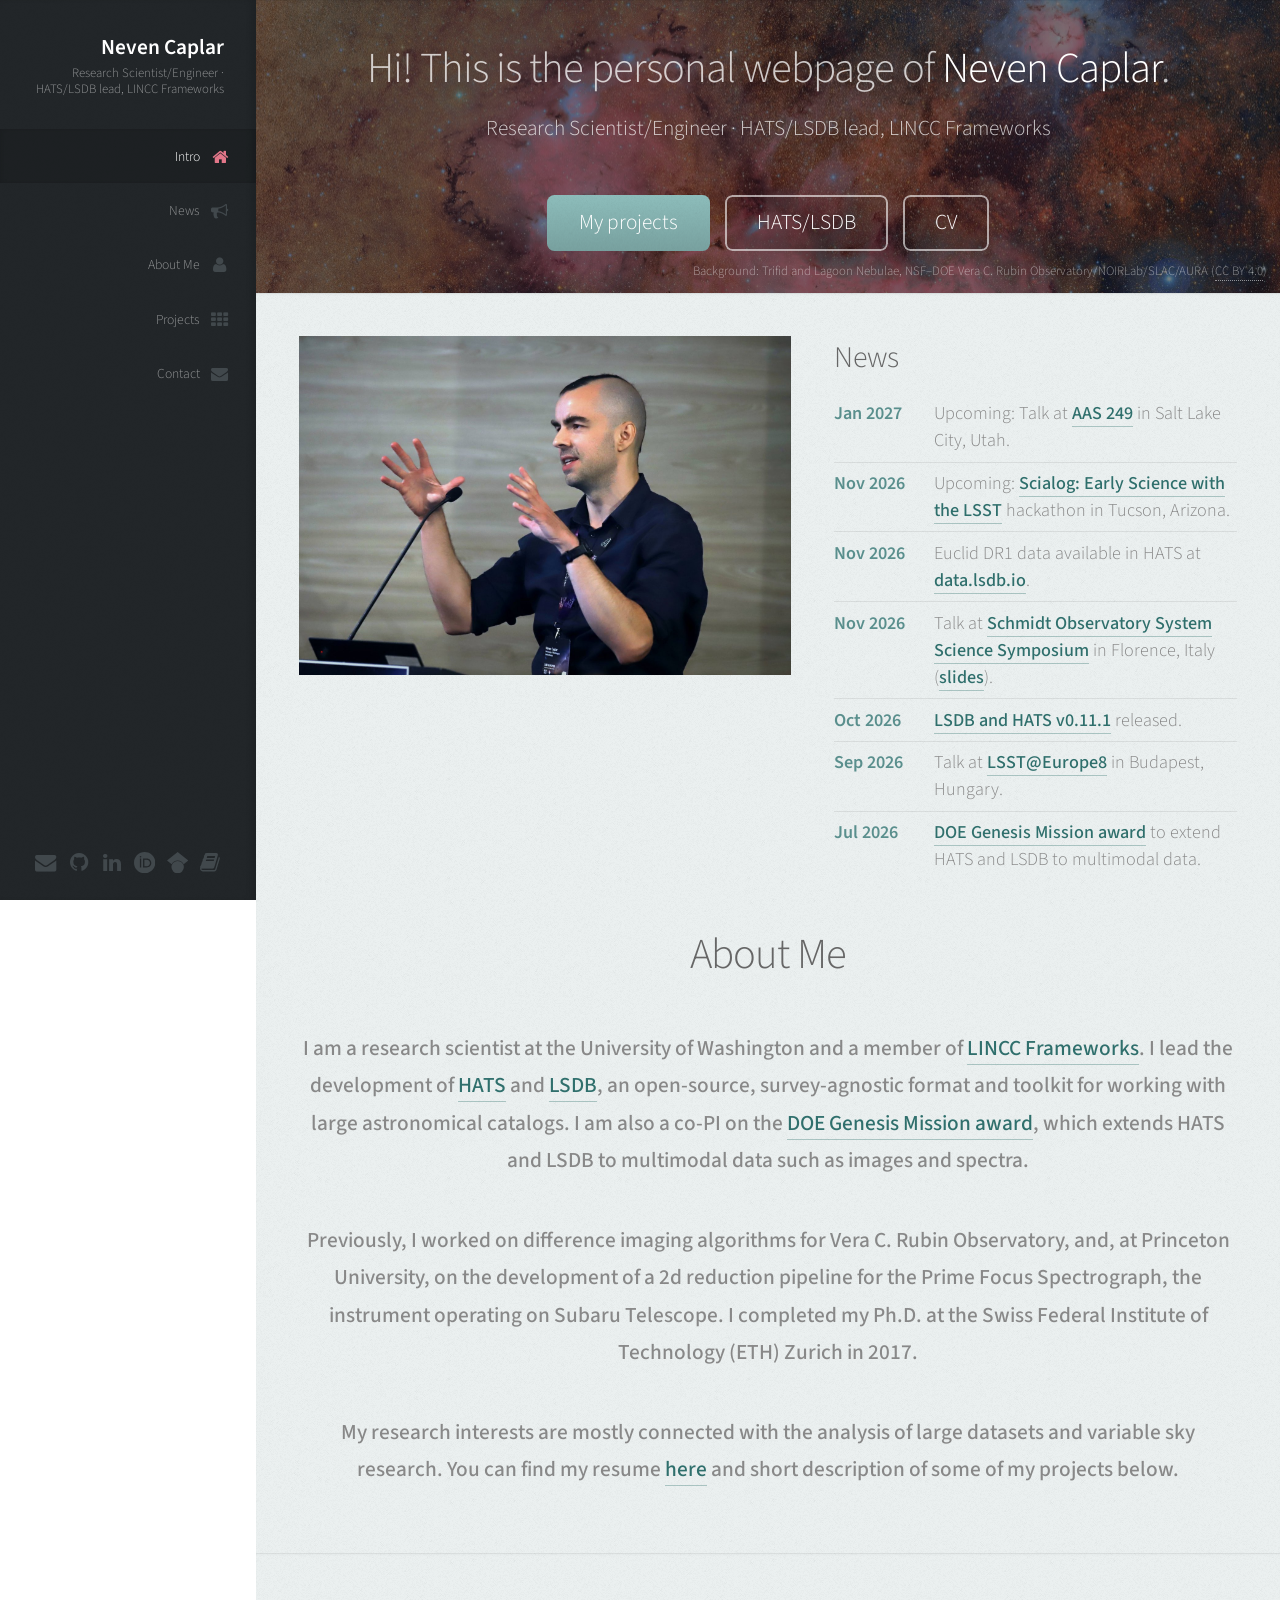
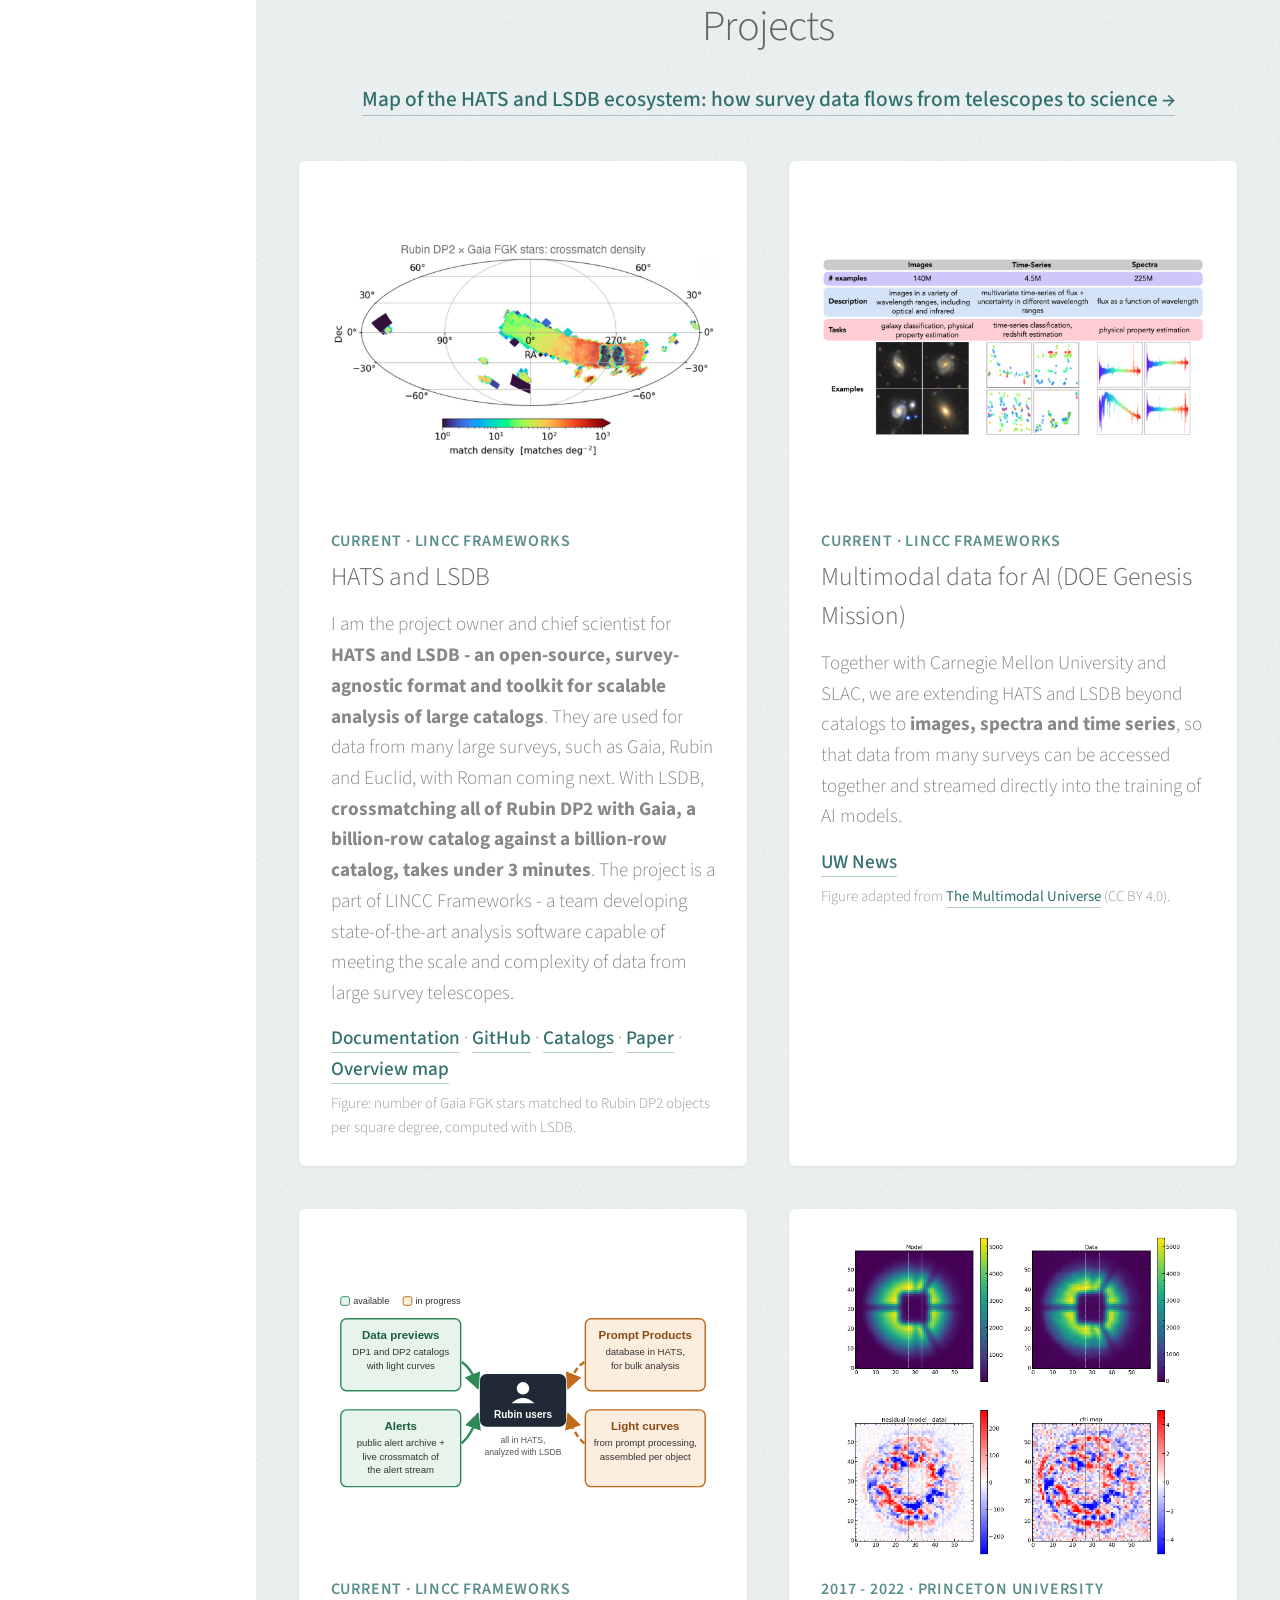
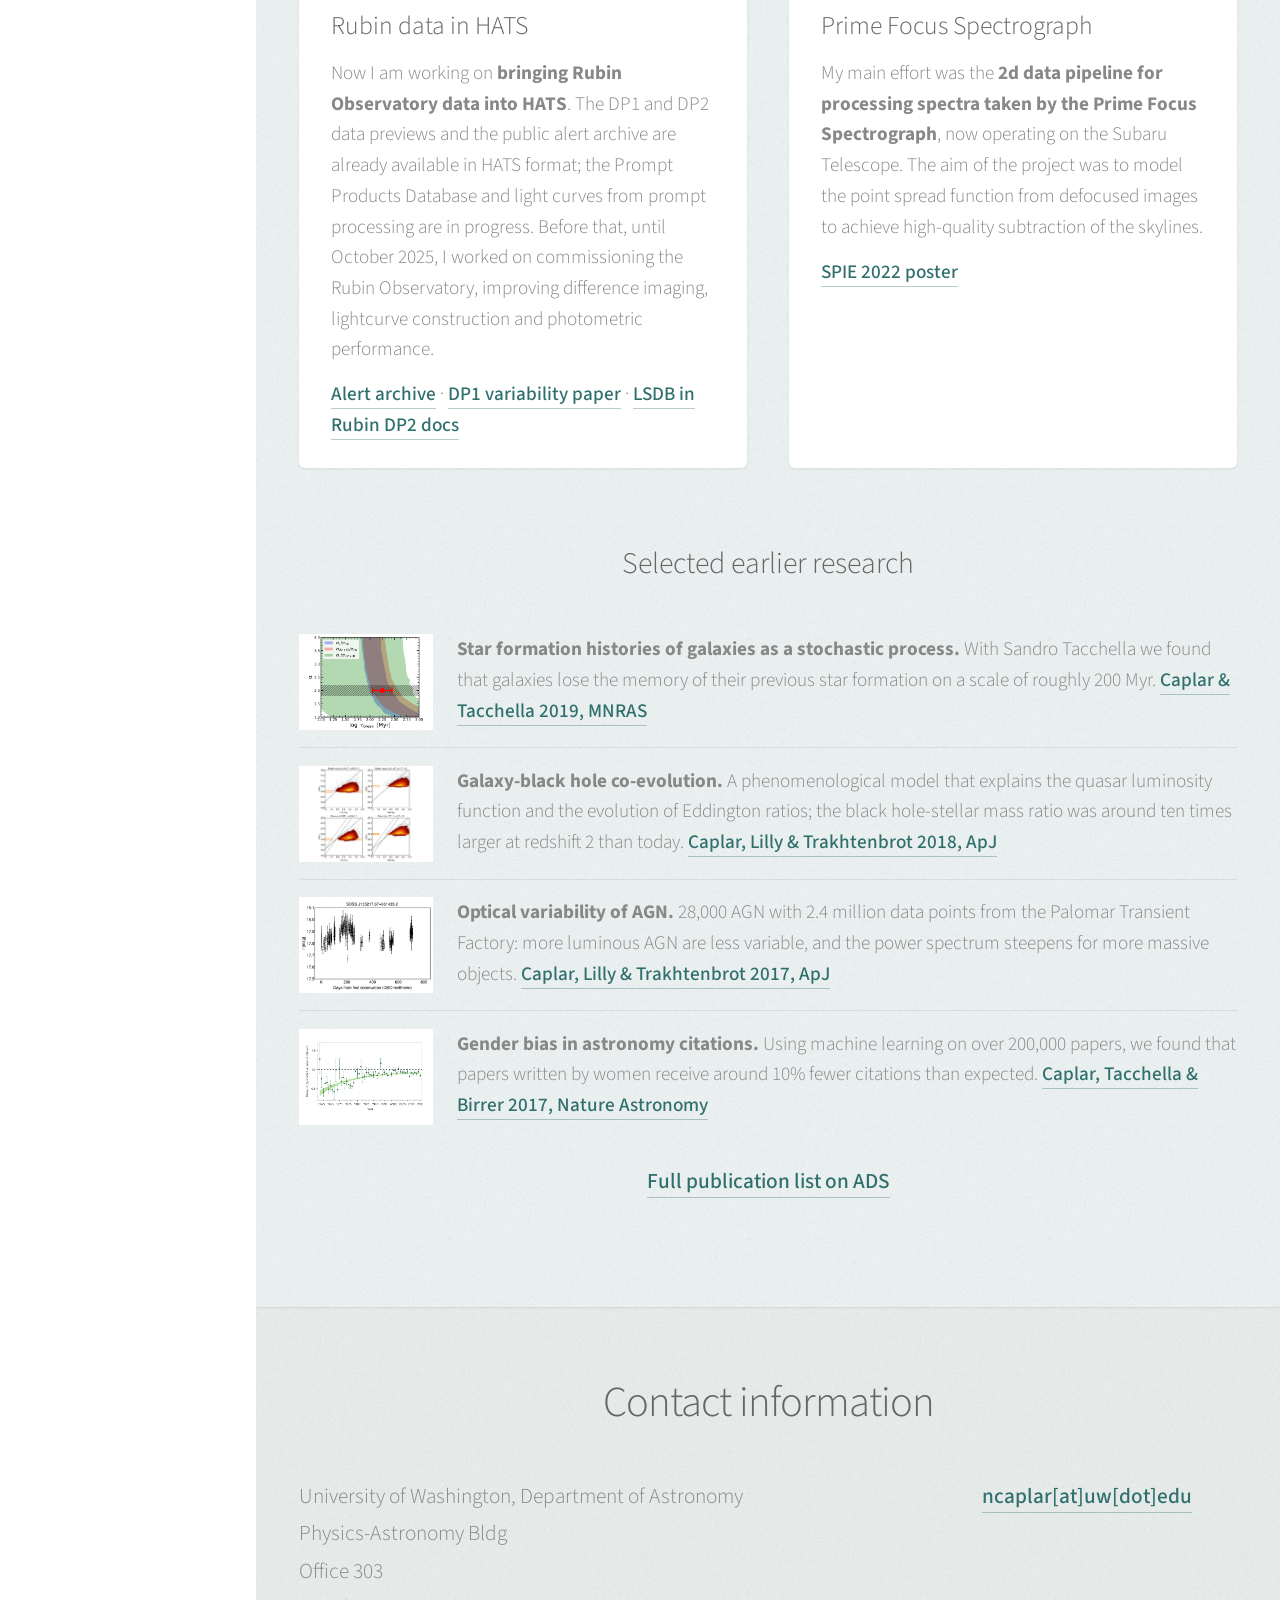
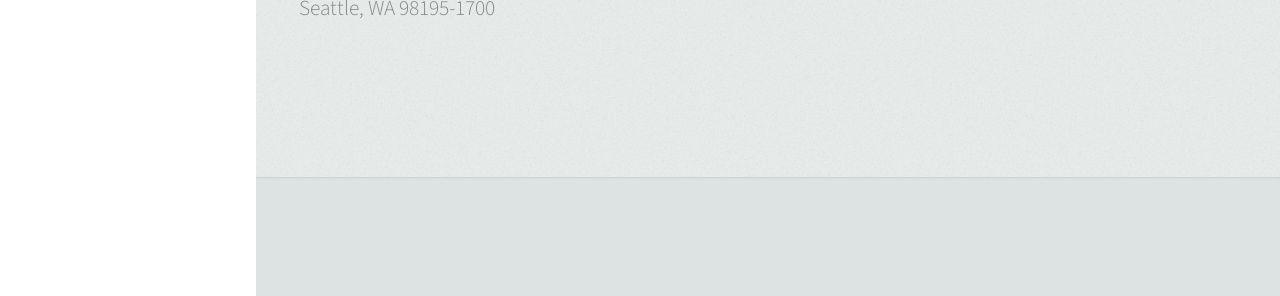
==== commit 87cc0329: "Fix ADS link, add Euclid DR1 news" ====
--- a/index.html
+++ b/index.html
@@ -98,7 +98,7 @@
 							  </li>
 							<li><a href="https://orcid.org/0000-0003-3287-5250" rel="me" class="icon"><svg viewBox="0 0 24 24" aria-hidden="true"><path d="M12 0C5.372 0 0 5.372 0 12s5.372 12 12 12 12-5.372 12-12S18.628 0 12 0zM7.369 4.378c.525 0 .947.431.947.947s-.422.947-.947.947a.95.95 0 0 1-.947-.947c0-.525.422-.947.947-.947zm-.722 3.038h1.444v10.041H6.647V7.416zm3.562 0h3.9c3.712 0 5.344 2.653 5.344 5.025 0 2.578-2.016 5.025-5.325 5.025h-3.919V7.416zm1.444 1.303v7.444h2.297c3.272 0 4.022-2.484 4.022-3.722 0-2.016-1.284-3.722-4.097-3.722h-2.222z"/></svg><span class="label">ORCID</span></a></li>
 							<li><a href="https://scholar.google.com/citations?user=KrPhRDoAAAAJ" rel="me" class="icon"><svg viewBox="0 0 24 24" aria-hidden="true"><path d="M5.242 13.769L0 9.5 12 0l12 9.5-5.242 4.269C17.548 11.249 14.978 9.5 12 9.5c-2.977 0-5.548 1.748-6.758 4.269zM12 10a7 7 0 1 0 0 14 7 7 0 0 0 0-14z"/></svg><span class="label">Google Scholar</span></a></li>
-							<li><a href="https://ui.adsabs.harvard.edu/search/q=orcid%3A0000-0003-3287-5250&amp;sort=date%20desc" rel="me" class="icon fa-book" title="NASA ADS publications"><span class="label">NASA ADS</span></a></li>
+							<li><a href="https://ui.adsabs.harvard.edu/public-libraries/zkTsc4RdQzCerRknc0V7Nw" rel="me" class="icon fa-book" title="NASA ADS publications"><span class="label">NASA ADS</span></a></li>
 
 
 						</ul>
@@ -143,6 +143,7 @@
 									<ul class="news">
 										<li><span class="date">Jan 2027</span> <span>Upcoming: Talk at <a href="https://aas.org/meetings/aas249">AAS 249</a> in Salt Lake City, Utah.</span></li>
 										<li><span class="date">Nov 2026</span> <span>Upcoming: <a href="https://rescorp.org/scialog/early-science-with-the-lsst/">Scialog: Early Science with the LSST</a> hackathon in Tucson, Arizona.</span></li>
+										<li><span class="date">Nov 2026</span> <span>Euclid DR1 data available in HATS at <a href="https://data.lsdb.io">data.lsdb.io</a>.</span></li>
 										<li><span class="date">Nov 2026</span> <span>Talk at <a href="https://symposium.schmidtobservatorysystem.org">Schmidt Observatory System Science Symposium</a> in Florence, Italy (<a href="https://docs.google.com/presentation/d/1FHbMe8E7iRxo8NkT5-S1q5gfnYqNaZt056po5r-64ic/edit?usp=sharing">slides</a>).</span></li>
 										<li><span class="date">Oct 2026</span> <span><a href="https://github.com/astronomy-commons/lsdb/releases">LSDB and HATS v0.11.1</a> released.</span></li>
 										<li><span class="date">Sep 2026</span> <span>Talk at <a href="https://lsst-europe8.hu/">LSST@Europe8</a> in Budapest, Hungary.</span></li>
@@ -197,7 +198,7 @@
 									<h3>HATS and LSDB</h3>
 									<p>
 										I am the project owner and chief scientist for <span style="font-weight:bold">HATS and LSDB - an open-source, survey-agnostic format and toolkit for scalable analysis of large catalogs</span>.
-										They are used for data from many large surveys, such as Gaia and Rubin, with Euclid and Roman coming next.
+										They are used for data from many large surveys, such as Gaia, Rubin and Euclid, with Roman coming next.
 										With LSDB, <span style="font-weight:bold">crossmatching all of Rubin DP2 with Gaia, a billion-row catalog against a billion-row catalog, takes under 3 minutes</span>.
 										The project is a part of LINCC Frameworks - a team developing state-of-the-art analysis software capable of meeting the scale and complexity of data from large survey telescopes.
 									</p>
@@ -293,7 +294,7 @@
 								</li>
 							</ul>
 
-							<p class="research-more"><a href="https://ui.adsabs.harvard.edu/search/q=author%3A%22Caplar%2C%20Neven%22&amp;sort=date%20desc">Full publication list on ADS</a></p>
+							<p class="research-more"><a href="https://ui.adsabs.harvard.edu/public-libraries/zkTsc4RdQzCerRknc0V7Nw">Full publication list on ADS</a></p>
 
 						</div>
 					</section>
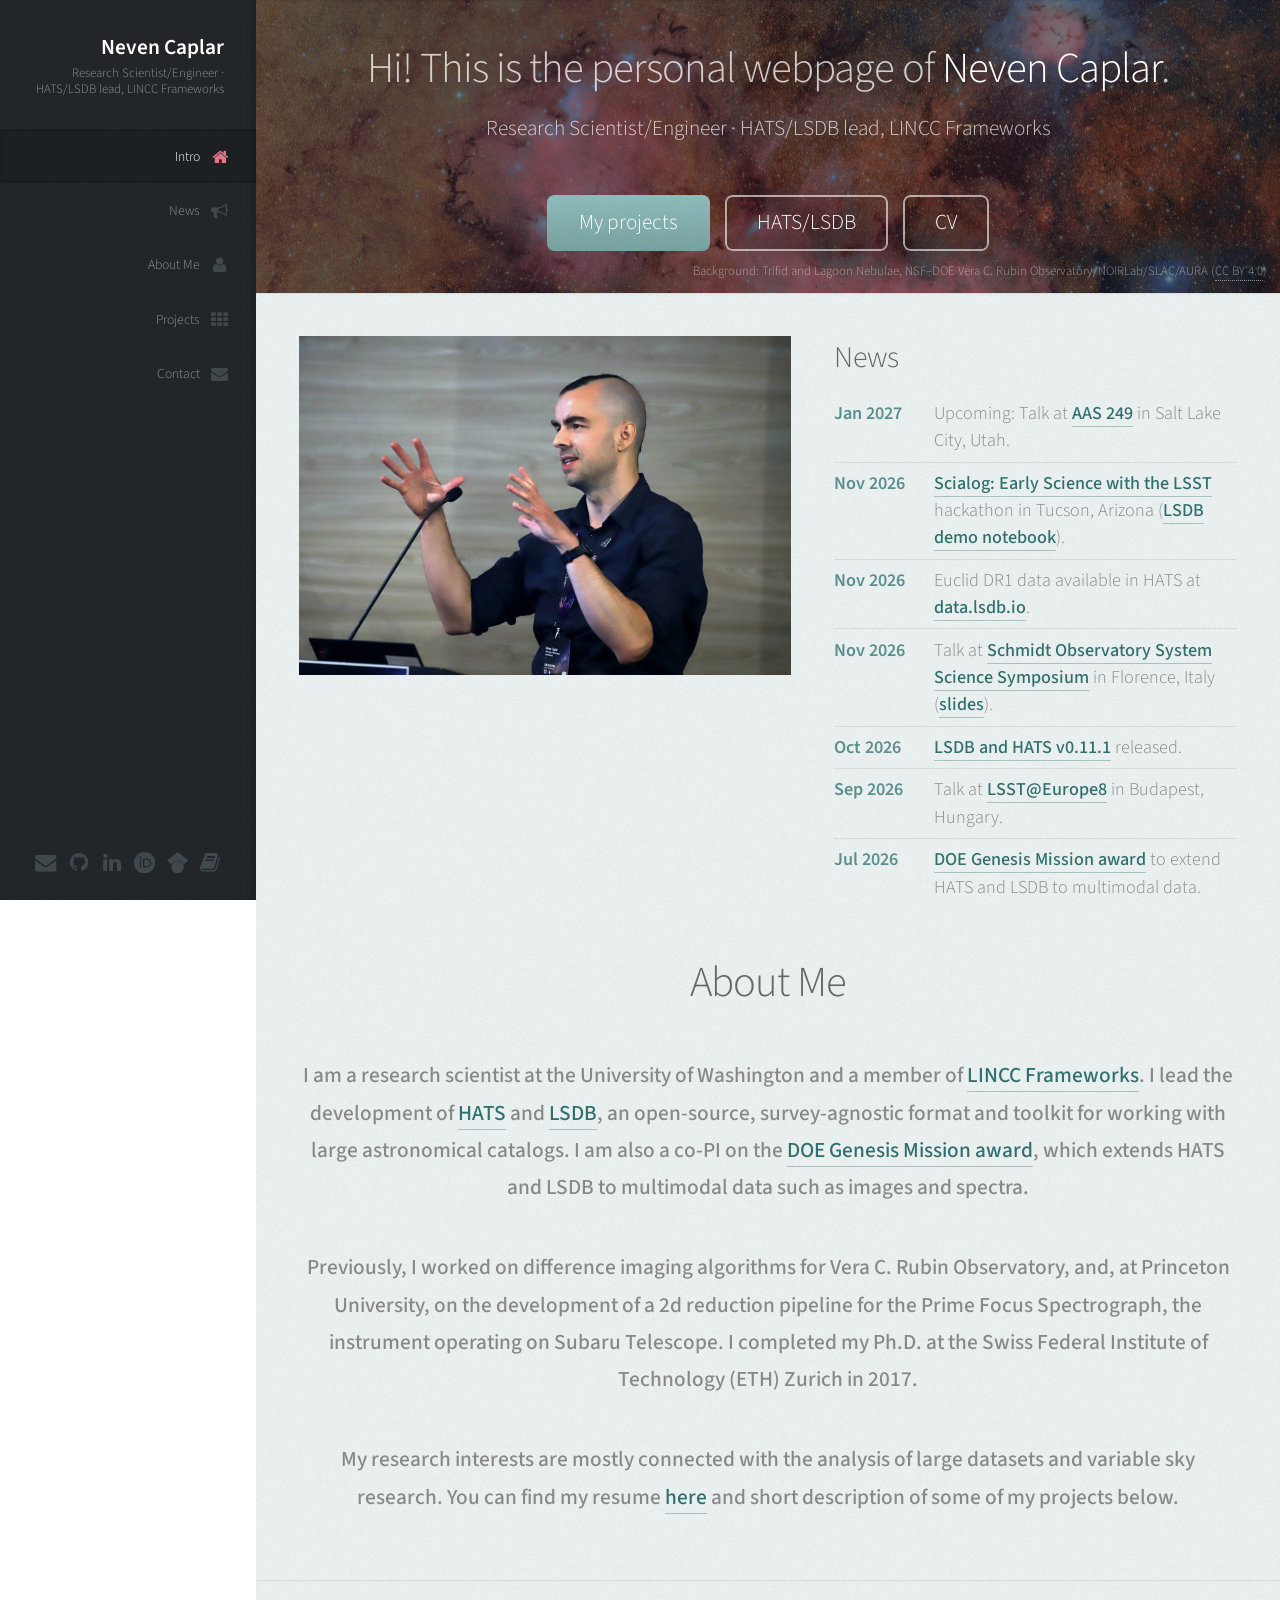
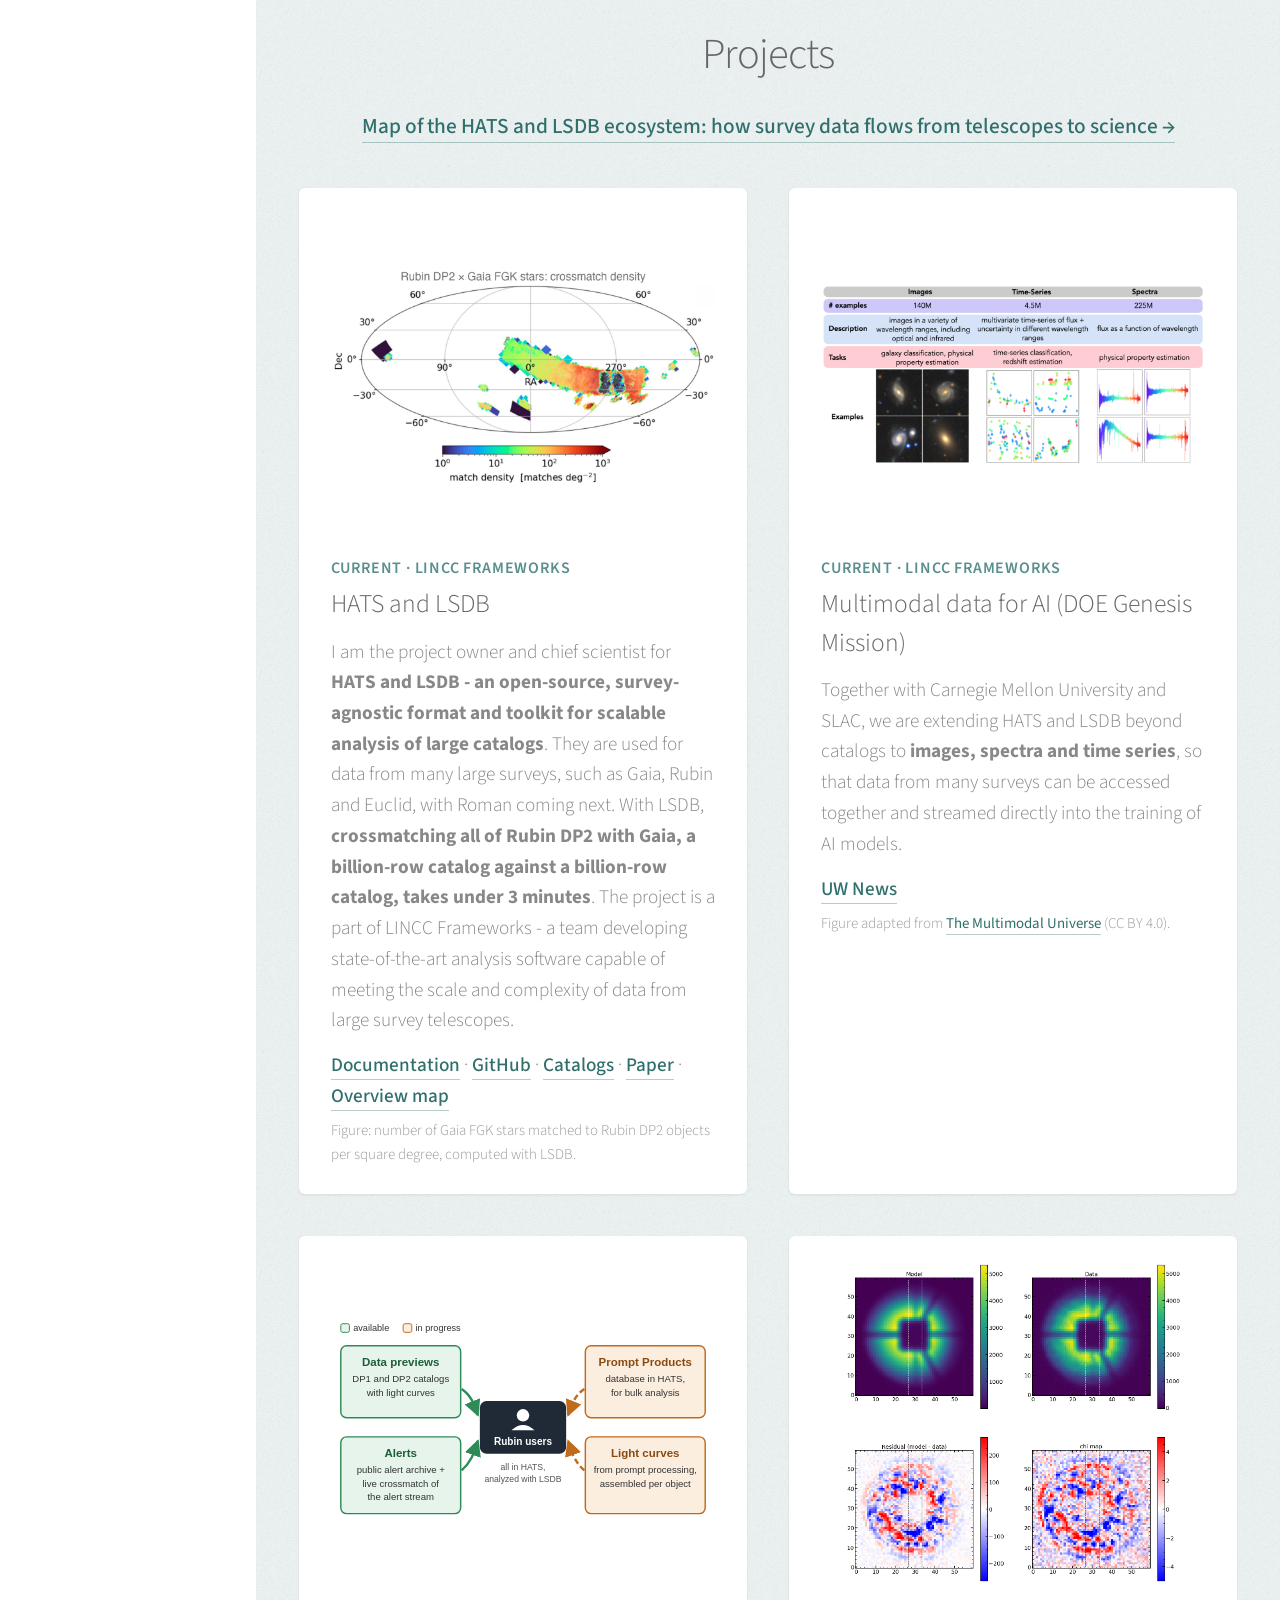
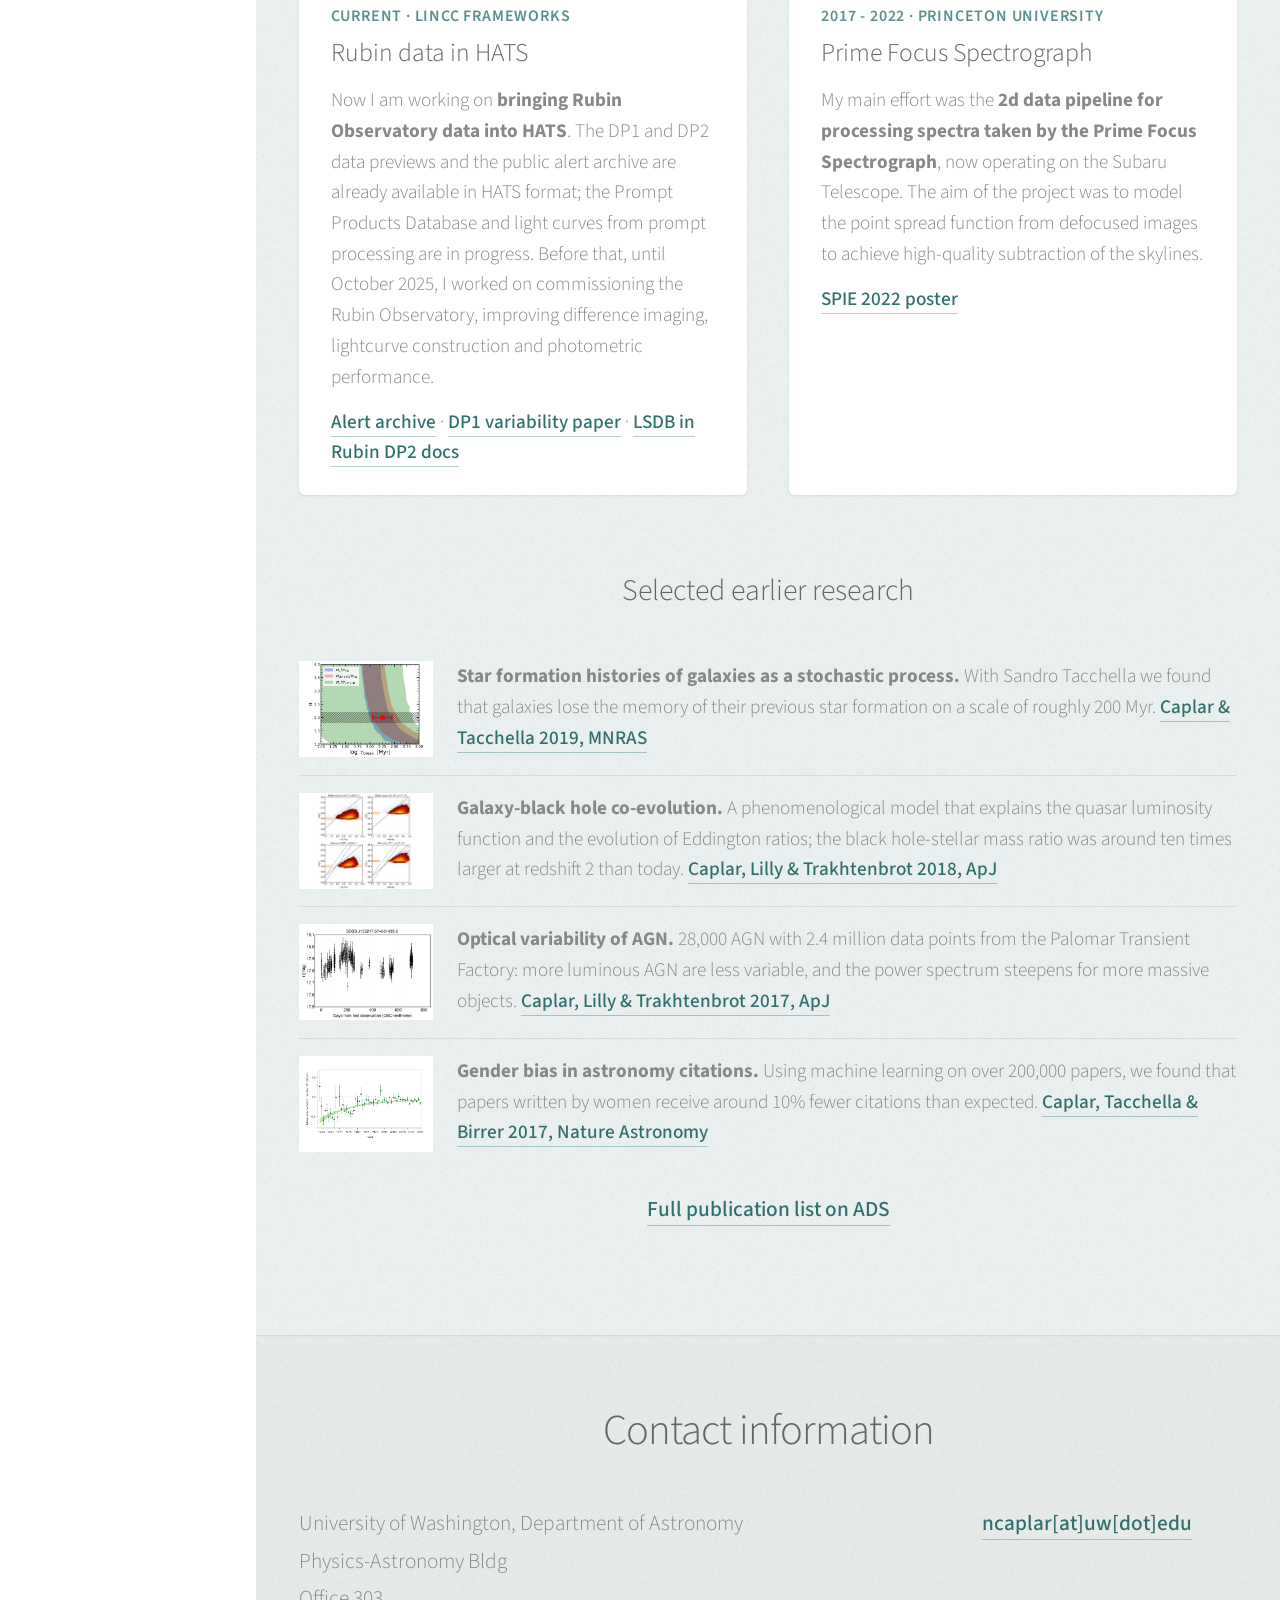
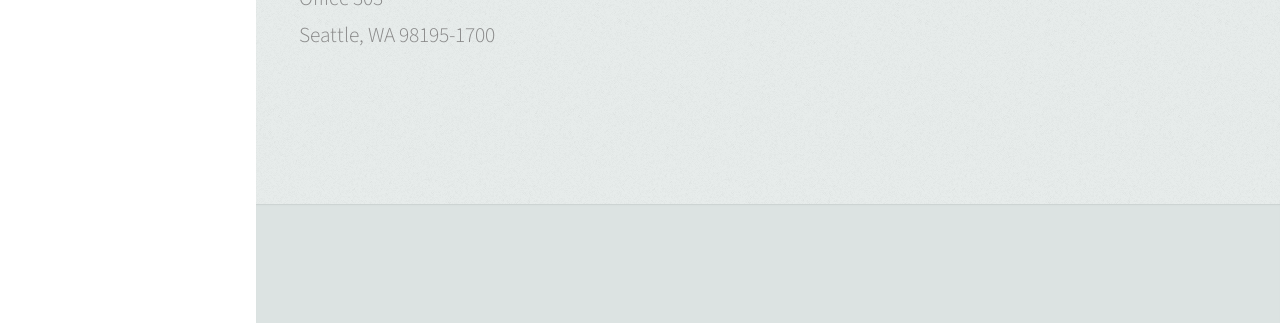
==== commit 537ac14a: "Scialog hackathon done; link demo notebook" ====
--- a/index.html
+++ b/index.html
@@ -2,7 +2,7 @@
 <!--
 	Neven Caplar homepage
 -->
-<html>
+<html lang="en">
 	<head>
 		<title>Neven Caplar – HATS/LSDB lead, LINCC Frameworks</title>
 		<meta charset="utf-8" />
@@ -30,7 +30,7 @@
 			"name": "Neven Caplar",
 			"url": "https://ncaplar.com/",
 			"image": "https://ncaplar.com/images/IMG_6533_crop.jpg",
-			"jobTitle": "Research Scientist",
+			"jobTitle": "Research Scientist/Engineer",
 			"worksFor": {"@type": "Organization", "name": "University of Washington"},
 			"alumniOf": ["ETH Zurich", "University of Zagreb"],
 			"knowsAbout": ["large-scale data systems", "distributed computing", "Parquet and columnar data formats", "data pipelines for AI/ML", "Python", "Dask", "HATS", "LSDB", "astronomical catalogs", "time-domain astronomy"],
@@ -61,19 +61,6 @@
 
 					<!-- Nav -->
 						<nav id="nav">
-							<!--
-
-								Prologue's nav expects links in one of two formats:
-
-								1. Hash link (scrolls to a different section within the page)
-
-								   <li><a href="#foobar" id="foobar-link" class="icon fa-whatever-icon-you-want skel-layers-ignoreHref"><span class="label">Foobar</span></a></li>
-
-								2. Standard link (sends the user to another page/site)
-
-								   <li><a href="http://foobar.tld" id="foobar-link" class="icon fa-whatever-icon-you-want"><span class="label">Foobar</span></a></li>
-
-							-->
 							<ul>
 								<li><a href="#top" id="top-link" class="skel-layers-ignoreHref"><span class="icon fa-home">Intro</span></a></li>
 								<li><a href="#news" id="news-link" class="skel-layers-ignoreHref"><span class="icon fa-bullhorn">News</span></a></li>
@@ -142,8 +129,8 @@
 									<h3>News</h3>
 									<ul class="news">
 										<li><span class="date">Jan 2027</span> <span>Upcoming: Talk at <a href="https://aas.org/meetings/aas249">AAS 249</a> in Salt Lake City, Utah.</span></li>
-										<li><span class="date">Nov 2026</span> <span>Upcoming: <a href="https://rescorp.org/scialog/early-science-with-the-lsst/">Scialog: Early Science with the LSST</a> hackathon in Tucson, Arizona.</span></li>
-										<li><span class="date">Nov 2026</span> <span>Euclid DR1 data available in HATS at <a href="https://data.lsdb.io">data.lsdb.io</a>.</span></li>
+										<li><span class="date">Nov 2026</span> <span><a href="https://rescorp.org/scialog/early-science-with-the-lsst/">Scialog: Early Science with the LSST</a> hackathon in Tucson, Arizona (<a href="https://github.com/lincc-frameworks/Scialog2026-hackathon-lsdb">LSDB demo notebook</a>).</span></li>
+										<li><span class="date">Nov 2026</span> <span>Euclid DR1 data available in HATS at <a href="https://data.lsdb.io/Euclid/Euclid_DR1/MER/Catalogue_(Wide_Survey)">data.lsdb.io</a>.</span></li>
 										<li><span class="date">Nov 2026</span> <span>Talk at <a href="https://symposium.schmidtobservatorysystem.org">Schmidt Observatory System Science Symposium</a> in Florence, Italy (<a href="https://docs.google.com/presentation/d/1FHbMe8E7iRxo8NkT5-S1q5gfnYqNaZt056po5r-64ic/edit?usp=sharing">slides</a>).</span></li>
 										<li><span class="date">Oct 2026</span> <span><a href="https://github.com/astronomy-commons/lsdb/releases">LSDB and HATS v0.11.1</a> released.</span></li>
 										<li><span class="date">Sep 2026</span> <span>Talk at <a href="https://lsst-europe8.hu/">LSST@Europe8</a> in Budapest, Hungary.</span></li>
@@ -160,13 +147,13 @@
 		<p>
 			<span style="font-weight:500">
 			  I am a research scientist at the University of Washington and a member of
-			  <a href="https://www.lsstcorporation.org/lincc" target="_blank">LINCC Frameworks</a>.
+			  <a href="https://lsstdiscoveryalliance.org/lsst-discovery-alliance-programs/lincc-frameworks/" target="_blank" rel="noopener">LINCC Frameworks</a>.
 			  I lead the development of
-			  <a href="https://github.com/astronomy-commons/hats" target="_blank">HATS</a> and
-			  <a href="https://github.com/astronomy-commons/lsdb" target="_blank">LSDB</a>,
+			  <a href="https://github.com/astronomy-commons/hats" target="_blank" rel="noopener">HATS</a> and
+			  <a href="https://github.com/astronomy-commons/lsdb" target="_blank" rel="noopener">LSDB</a>,
 			  an open-source, survey-agnostic format and toolkit for working with large astronomical catalogs.
 			  I am also a co-PI on the
-			  <a href="https://www.washington.edu/news/2026/07/22/ai-cosmology-genesis-mission/" target="_blank">DOE Genesis Mission award</a>,
+			  <a href="https://www.washington.edu/news/2026/07/22/ai-cosmology-genesis-mission/" target="_blank" rel="noopener">DOE Genesis Mission award</a>,
 			  which extends HATS and LSDB to multimodal data such as images and spectra.
 			</span>
 		  </p>
@@ -193,7 +180,7 @@
 							<div class="cards">
 
 								<div class="card">
-									<a href="images/rubin_dp2_gaia_xmatch.png" class="card-image"><img src="images/rubin_dp2_gaia_xmatch.png" alt="Sky map of matches between Rubin DP2 and Gaia" title="Crossmatch of Rubin Data Preview 2 with Gaia, computed with LSDB" /></a>
+									<a href="images/rubin_dp2_gaia_xmatch.png" class="card-image"><img src="images/rubin_dp2_gaia_xmatch.png" loading="lazy" width="1200" height="692" alt="Sky map of matches between Rubin DP2 and Gaia" title="Crossmatch of Rubin Data Preview 2 with Gaia, computed with LSDB" /></a>
 									<p class="card-tag">Current &middot; LINCC Frameworks</p>
 									<h3>HATS and LSDB</h3>
 									<p>
@@ -213,7 +200,7 @@
 								</div>
 
 								<div class="card">
-									<a href="images/multimodal_universe.png" class="card-image"><img src="images/multimodal_universe.png" alt="Examples of astronomical images, time series and spectra" title="Images, time series and spectra in the Multimodal Universe dataset" /></a>
+									<a href="images/multimodal_universe.png" class="card-image"><img src="images/multimodal_universe.png" loading="lazy" width="1200" height="563" alt="Examples of astronomical images, time series and spectra" title="Images, time series and spectra in the Multimodal Universe dataset" /></a>
 									<p class="card-tag">Current &middot; LINCC Frameworks</p>
 									<h3>Multimodal data for AI (DOE Genesis Mission)</h3>
 									<p>
@@ -227,7 +214,7 @@
 								</div>
 
 								<div class="card">
-									<a href="images/rubin_hats_diagram.svg" class="card-image"><img src="images/rubin_hats_diagram.svg" alt="Diagram of Rubin data products available in HATS and in progress" /></a>
+									<a href="images/rubin_hats_diagram.svg" class="card-image"><img src="images/rubin_hats_diagram.svg" loading="lazy" width="800" height="440" alt="Diagram of Rubin data products available in HATS and in progress" /></a>
 									<p class="card-tag">Current &middot; LINCC Frameworks</p>
 									<h3>Rubin data in HATS</h3>
 									<p>
@@ -243,7 +230,7 @@
 								</div>
 
 								<div class="card">
-									<a href="images/web3.png" class="card-image"><img src="images/web3.png" alt="Model, data and residuals from fitting defocused PFS images" title="Example of the result of the fitting of the defocused images. In top left we can see the model, and the data shown are shown the top right panel. In bottom left panel we see the residual, and in the bottom right panel we see the residuals normalized by sqrt(variance), i.e., the chi-map. Dashed line indicate the size of the fiber trace when image is in the focus." /></a>
+									<a href="images/web3.png" class="card-image"><img src="images/web3.png" loading="lazy" width="1159" height="1101" alt="Model, data and residuals from fitting defocused PFS images" title="Example of the result of the fitting of the defocused images. In top left we can see the model, and the data shown are shown the top right panel. In bottom left panel we see the residual, and in the bottom right panel we see the residuals normalized by sqrt(variance), i.e., the chi-map. Dashed line indicate the size of the fiber trace when image is in the focus." /></a>
 									<p class="card-tag">2017 - 2022 &middot; Princeton University</p>
 									<h3>Prime Focus Spectrograph</h3>
 									<p>
@@ -261,7 +248,7 @@
 
 							<ul class="research">
 								<li>
-									<a href="images/comparison_observations.png"><img src="images/comparison_observations.png" alt="Width of the galaxy main sequence measured with different star-formation indicators" /></a>
+									<a href="images/comparison_observations.png"><img src="images/comparison_observations.png" loading="lazy" width="1694" height="1366" alt="Width of the galaxy main sequence measured with different star-formation indicators" /></a>
 									<div>
 										<span style="font-weight:bold">Star formation histories of galaxies as a stochastic process.</span>
 										With Sandro Tacchella we found that galaxies lose the memory of their previous star formation on a scale of roughly 200 Myr.
@@ -269,7 +256,7 @@
 									</div>
 								</li>
 								<li>
-									<a href="images/web1.png"><img src="images/web1.png" alt="Mass-luminosity plane for AGN from the Sloan Digital Sky Survey" /></a>
+									<a href="images/web1.png"><img src="images/web1.png" loading="lazy" width="850" height="847" alt="Mass-luminosity plane for AGN from the Sloan Digital Sky Survey" /></a>
 									<div>
 										<span style="font-weight:bold">Galaxy-black hole co-evolution.</span>
 										A phenomenological model that explains the quasar luminosity function and the evolution of Eddington ratios; the black hole-stellar mass ratio was around ten times larger at redshift 2 than today.
@@ -277,7 +264,7 @@
 									</div>
 								</li>
 								<li>
-									<a href="images/web2.png"><img src="images/web2.png" alt="Light curve of an AGN from the Palomar Transient Factory" /></a>
+									<a href="images/web2.png"><img src="images/web2.png" loading="lazy" width="936" height="643" alt="Light curve of an AGN from the Palomar Transient Factory" /></a>
 									<div>
 										<span style="font-weight:bold">Optical variability of AGN.</span>
 										28,000 AGN with 2.4 million data points from the Palomar Transient Factory: more luminous AGN are less variable, and the power spectrum steepens for more massive objects.
@@ -285,7 +272,7 @@
 									</div>
 								</li>
 								<li>
-									<a href="images/web5.png"><img src="images/web5.png" alt="Citations of papers by women relative to predicted citations" /></a>
+									<a href="images/web5.png"><img src="images/web5.png" loading="lazy" width="1038" height="567" alt="Citations of papers by women relative to predicted citations" /></a>
 									<div>
 										<span style="font-weight:bold">Gender bias in astronomy citations.</span>
 										Using machine learning on over 200,000 papers, we found that papers written by women receive around 10% fewer citations than expected.
@@ -321,7 +308,7 @@
 
 												Office 303<br>
 
-												Seattle, WA 98195-1700<p></td>
+												Seattle, WA 98195-1700</p></td>
 
 
 
@@ -345,7 +332,7 @@
 				<div class="overlay-panel">
 					<a href="#work" class="overlay-close" aria-label="Close">&times;</a>
 					<h3>HATS and LSDB, from surveys to science</h3>
-					<img src="images/hats_subway_map.png" alt="Map of how HATS and LSDB connect survey data sources, access points and science applications" />
+					<img src="images/hats_subway_map.png" loading="lazy" width="1800" height="926" alt="Map of how HATS and LSDB connect survey data sources, access points and science applications" />
 					<p>Data sources on the left are imported into HATS; LSDB and data.lsdb.io provide access in the middle; science applications are on the right.</p>
 				</div>
 			</div>
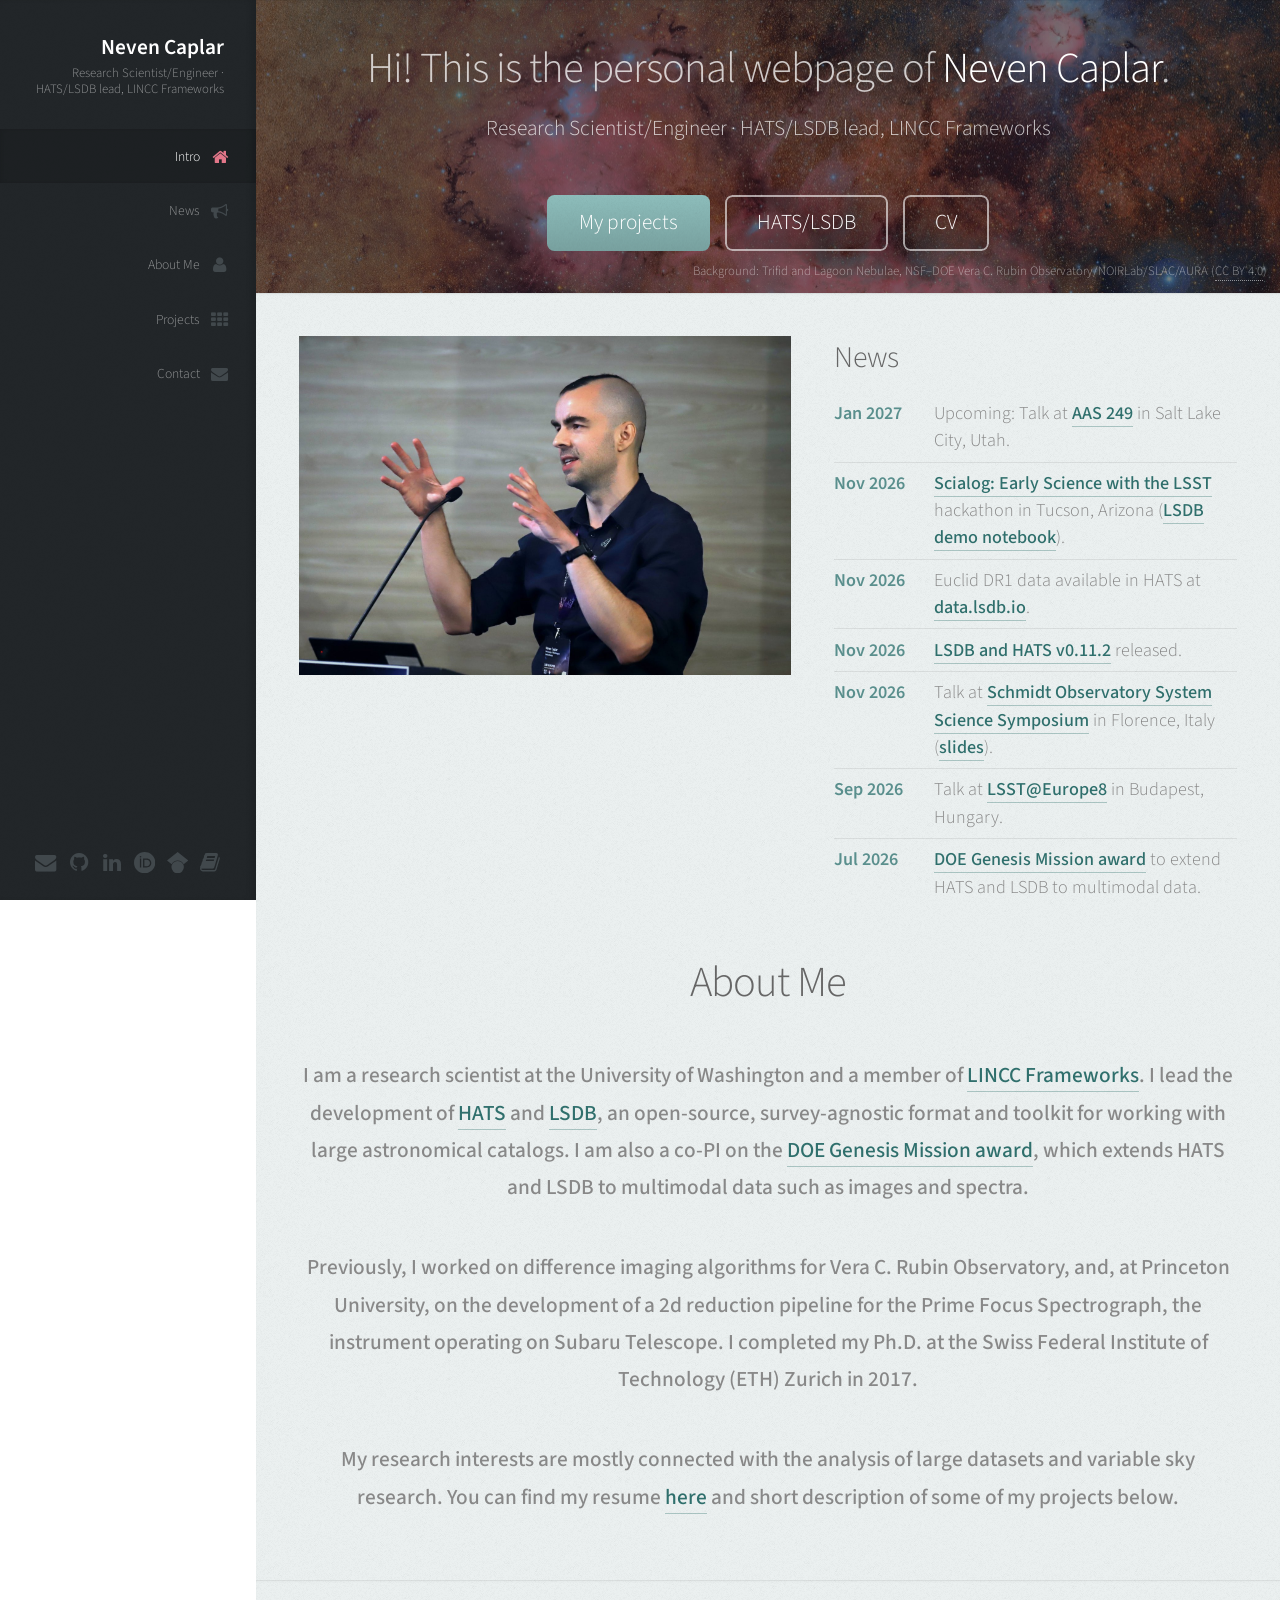
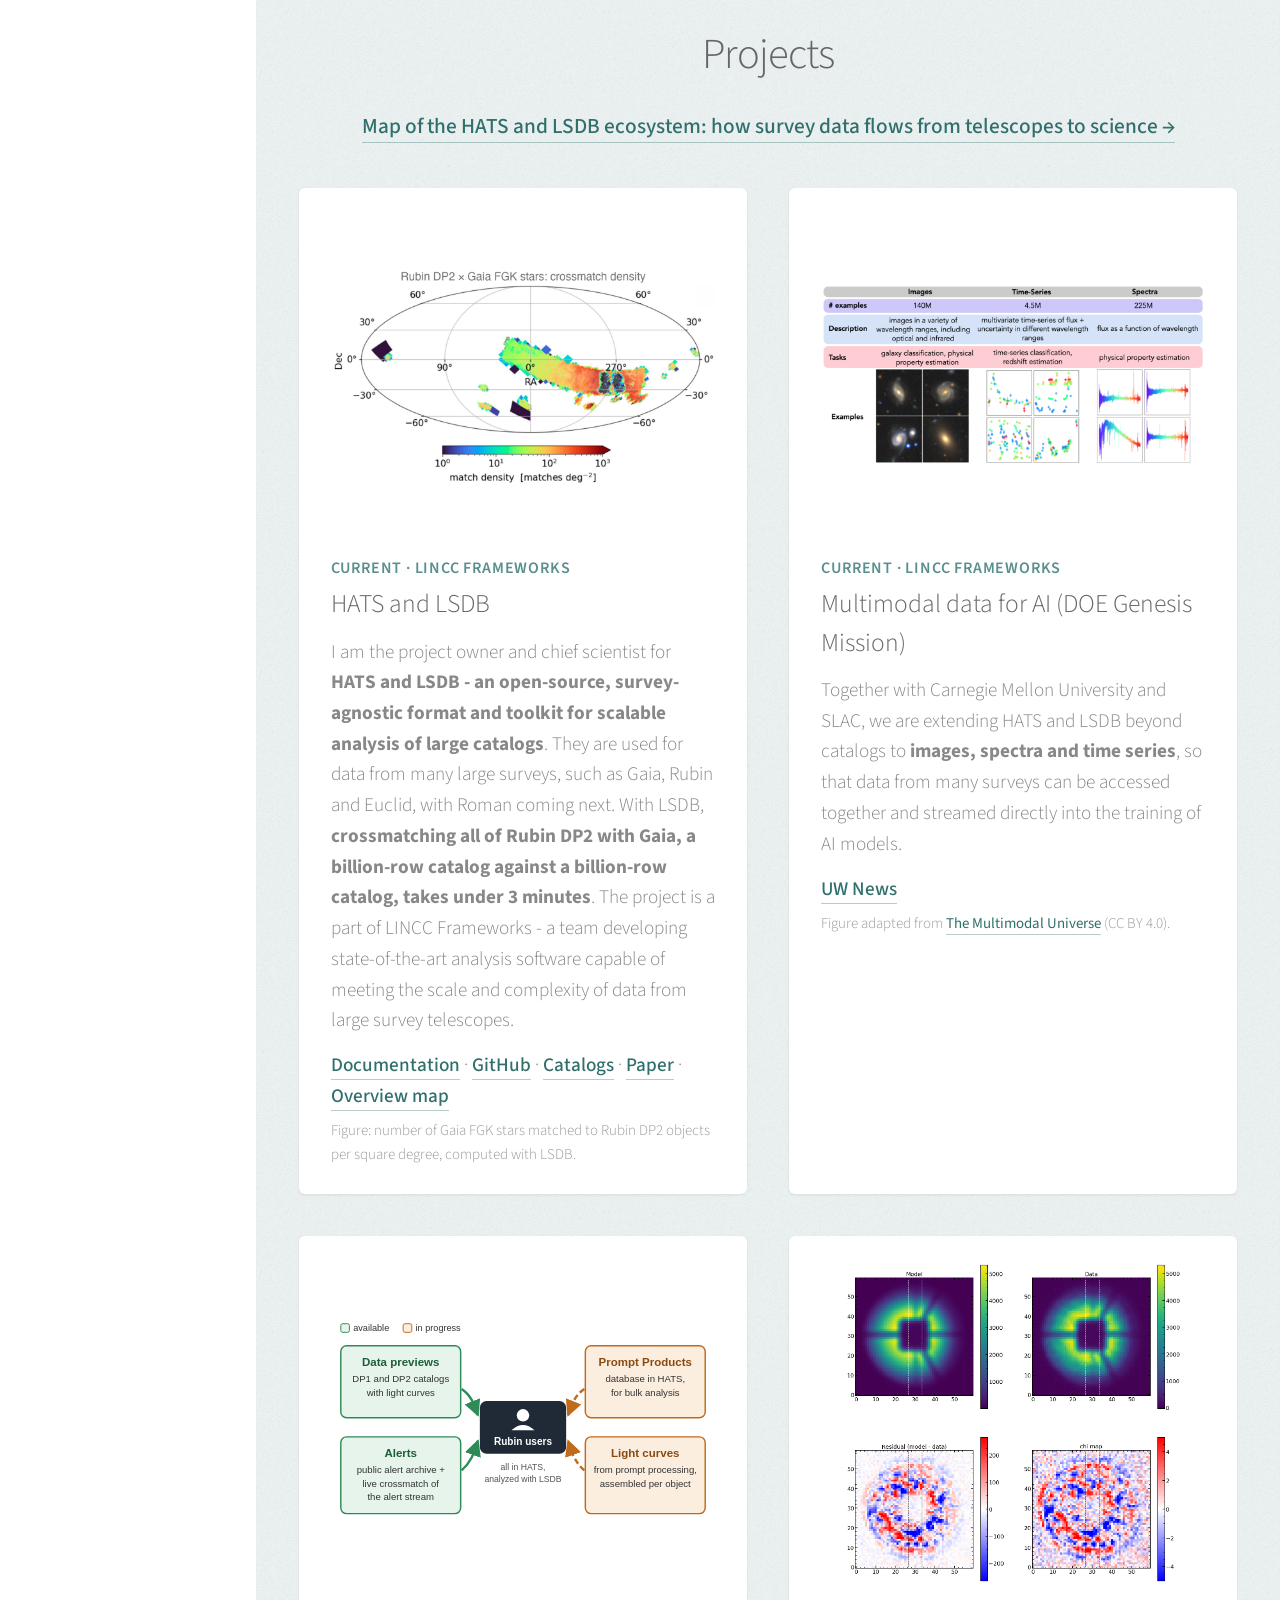
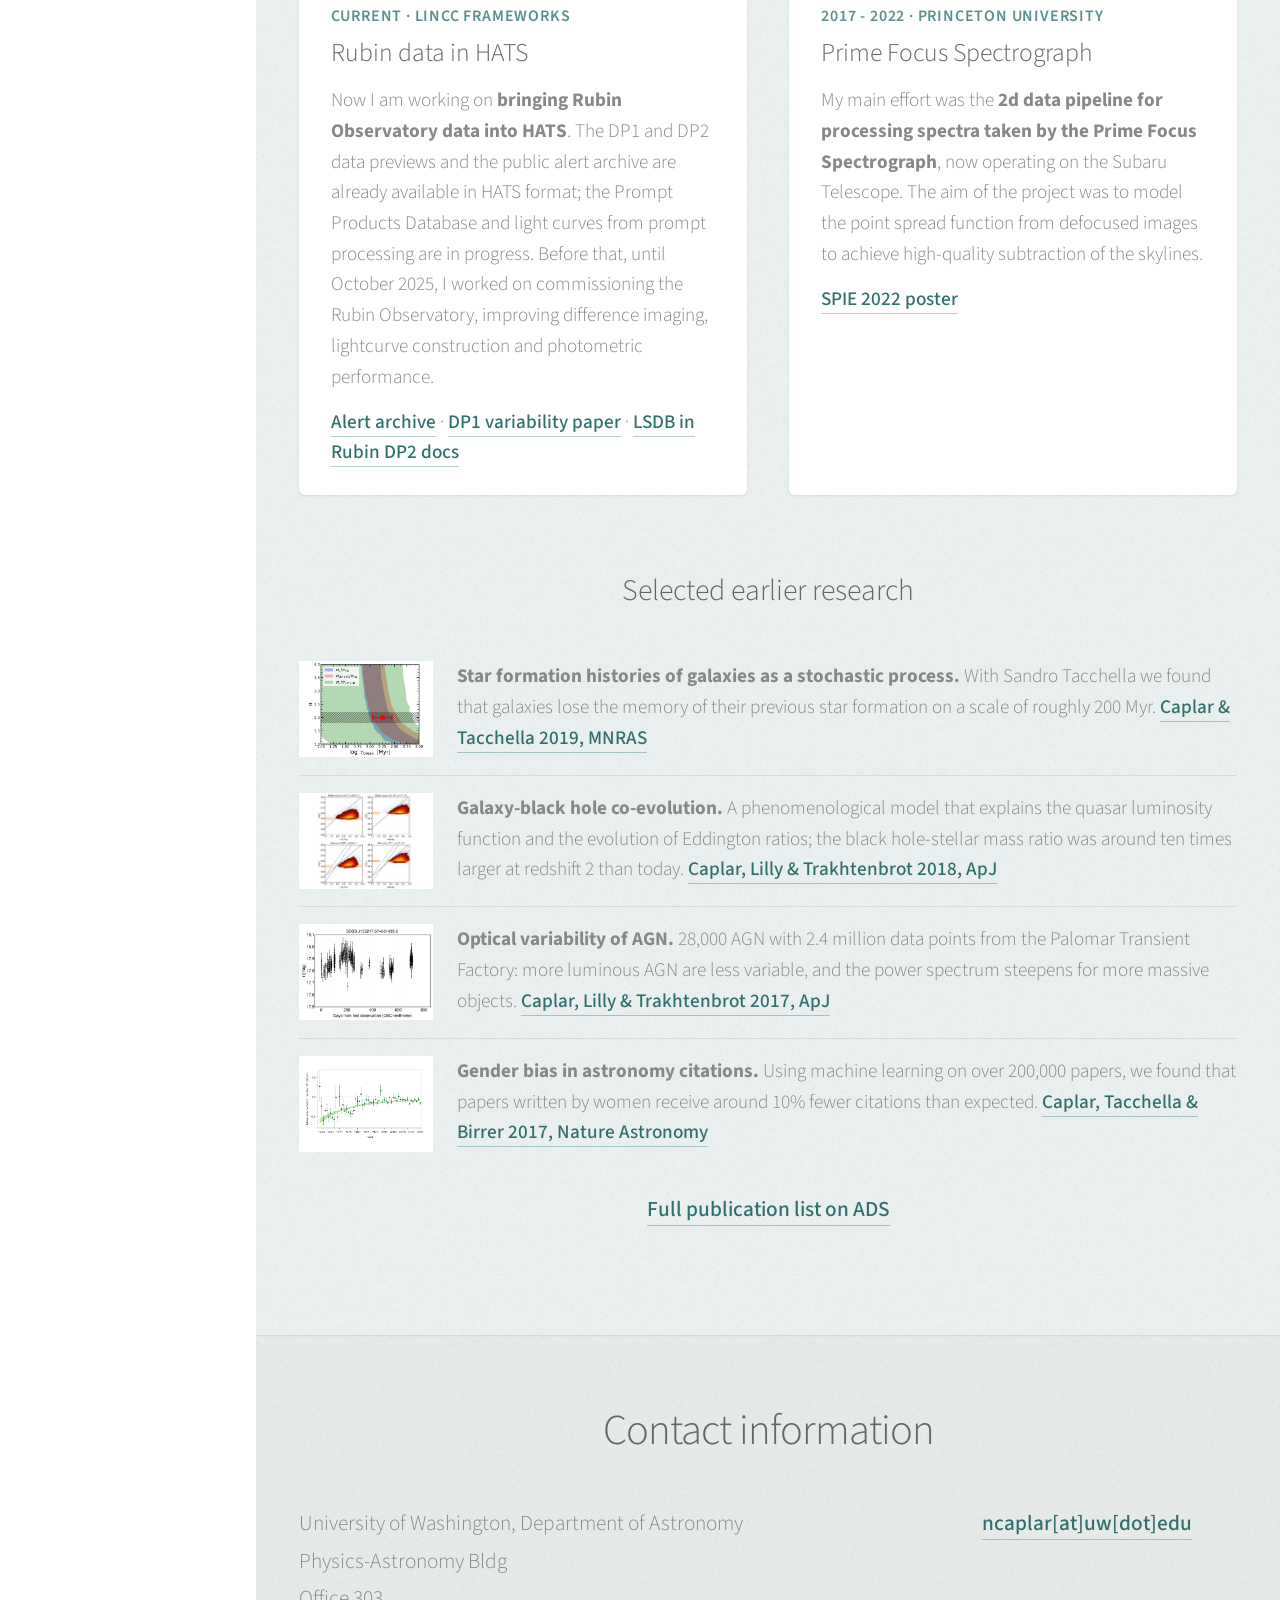
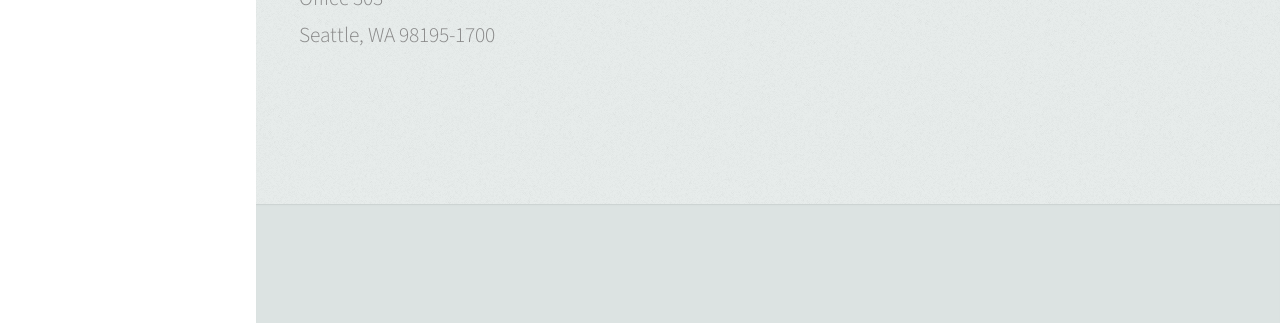
==== commit abd7f3a6: "Bump news to HATS/LSDB v0.11.2" ====
--- a/index.html
+++ b/index.html
@@ -131,8 +131,8 @@
 										<li><span class="date">Jan 2027</span> <span>Upcoming: Talk at <a href="https://aas.org/meetings/aas249">AAS 249</a> in Salt Lake City, Utah.</span></li>
 										<li><span class="date">Nov 2026</span> <span><a href="https://rescorp.org/scialog/early-science-with-the-lsst/">Scialog: Early Science with the LSST</a> hackathon in Tucson, Arizona (<a href="https://github.com/lincc-frameworks/Scialog2026-hackathon-lsdb">LSDB demo notebook</a>).</span></li>
 										<li><span class="date">Nov 2026</span> <span>Euclid DR1 data available in HATS at <a href="https://data.lsdb.io/Euclid/Euclid_DR1/MER/Catalogue_(Wide_Survey)">data.lsdb.io</a>.</span></li>
+										<li><span class="date">Nov 2026</span> <span><a href="https://github.com/astronomy-commons/lsdb/releases">LSDB and HATS v0.11.2</a> released.</span></li>
 										<li><span class="date">Nov 2026</span> <span>Talk at <a href="https://symposium.schmidtobservatorysystem.org">Schmidt Observatory System Science Symposium</a> in Florence, Italy (<a href="https://docs.google.com/presentation/d/1FHbMe8E7iRxo8NkT5-S1q5gfnYqNaZt056po5r-64ic/edit?usp=sharing">slides</a>).</span></li>
-										<li><span class="date">Oct 2026</span> <span><a href="https://github.com/astronomy-commons/lsdb/releases">LSDB and HATS v0.11.1</a> released.</span></li>
 										<li><span class="date">Sep 2026</span> <span>Talk at <a href="https://lsst-europe8.hu/">LSST@Europe8</a> in Budapest, Hungary.</span></li>
 										<li><span class="date">Jul 2026</span> <span><a href="https://www.washington.edu/news/2026/07/22/ai-cosmology-genesis-mission/">DOE Genesis Mission award</a> to extend HATS and LSDB to multimodal data.</span></li>
 									</ul>
